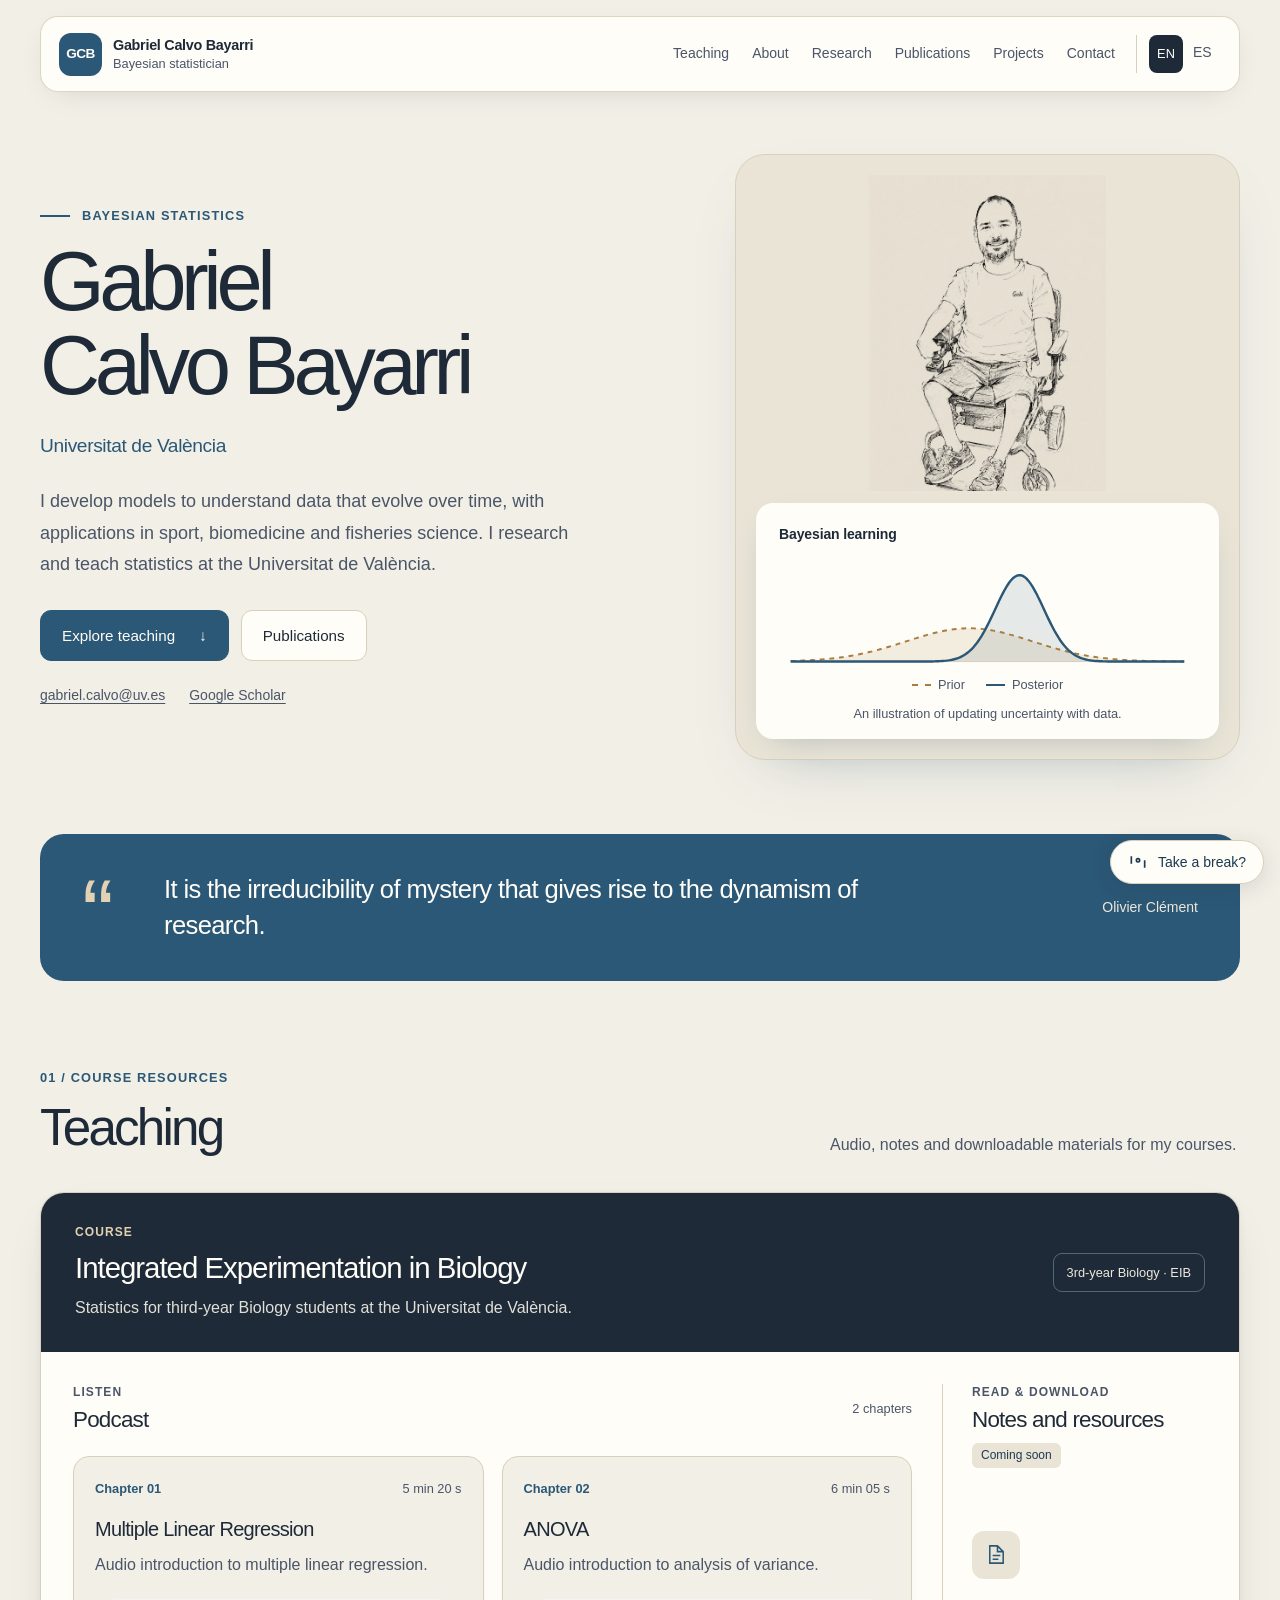
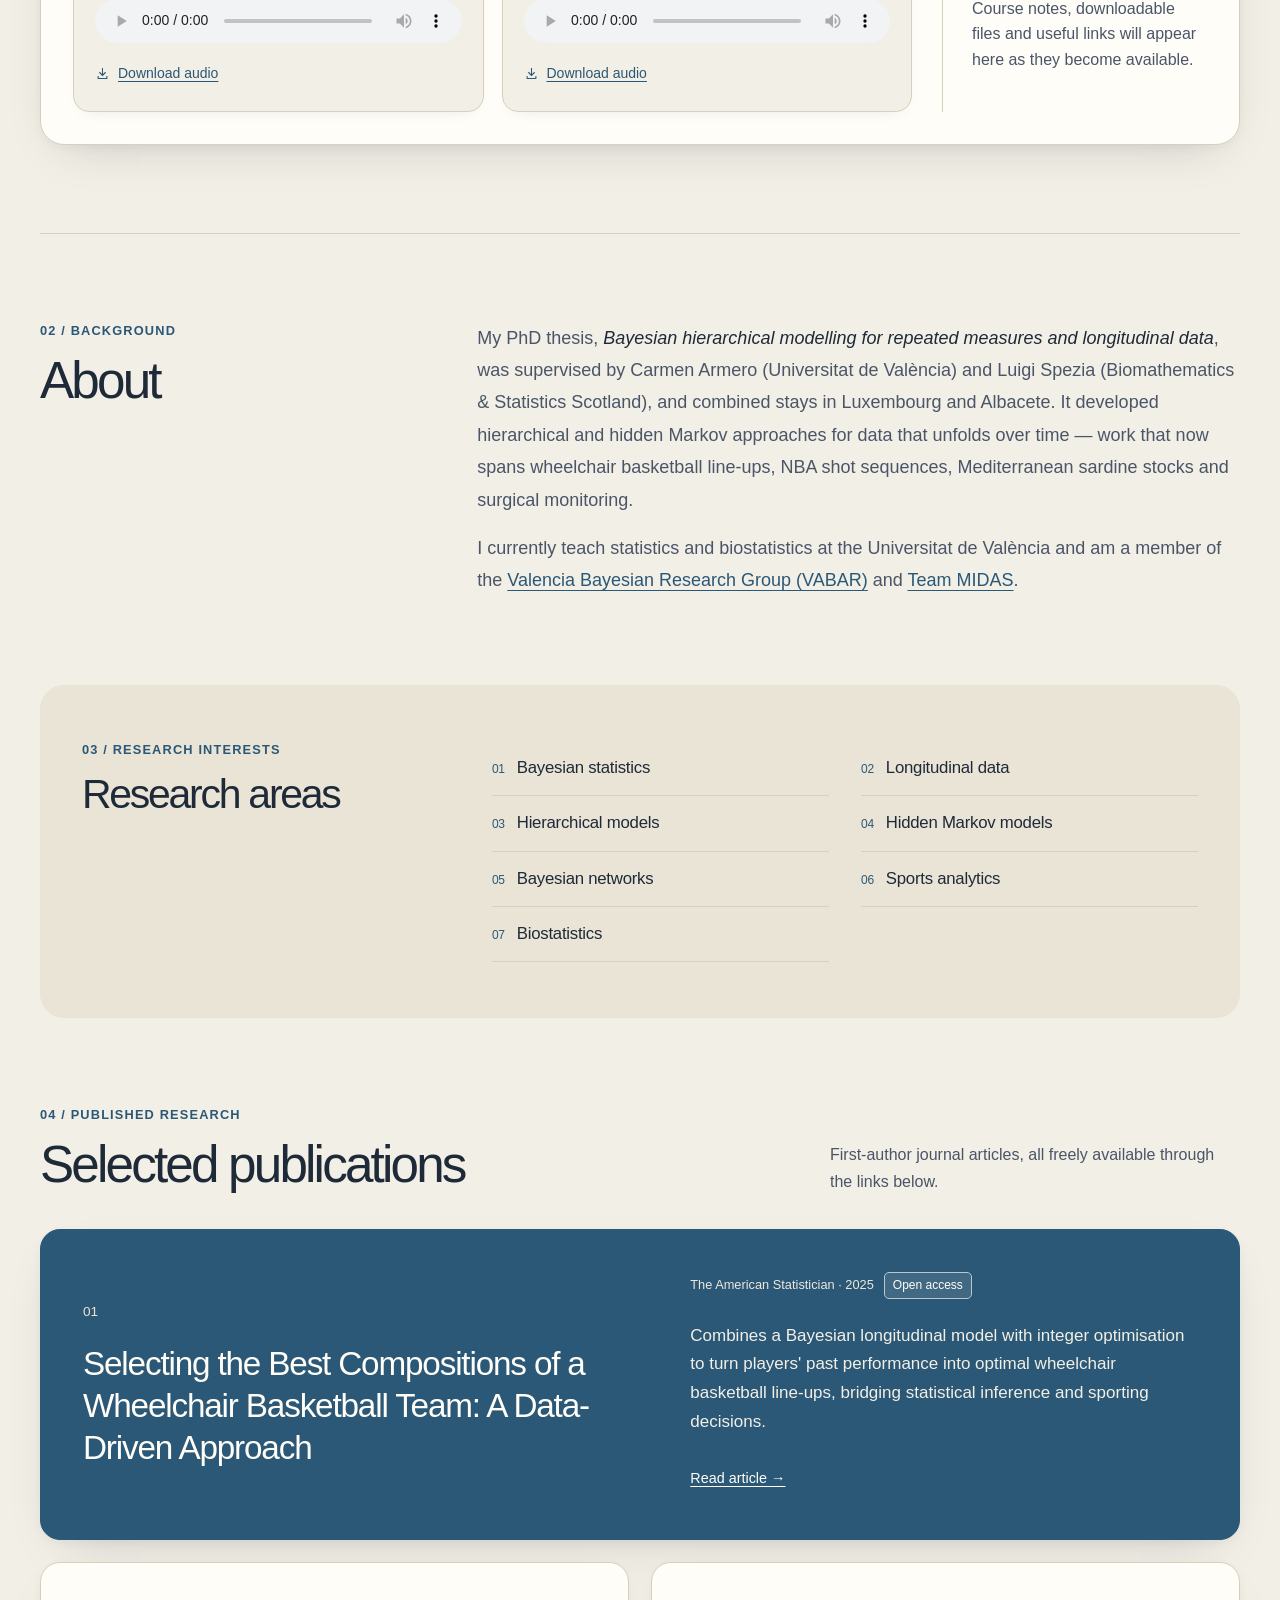
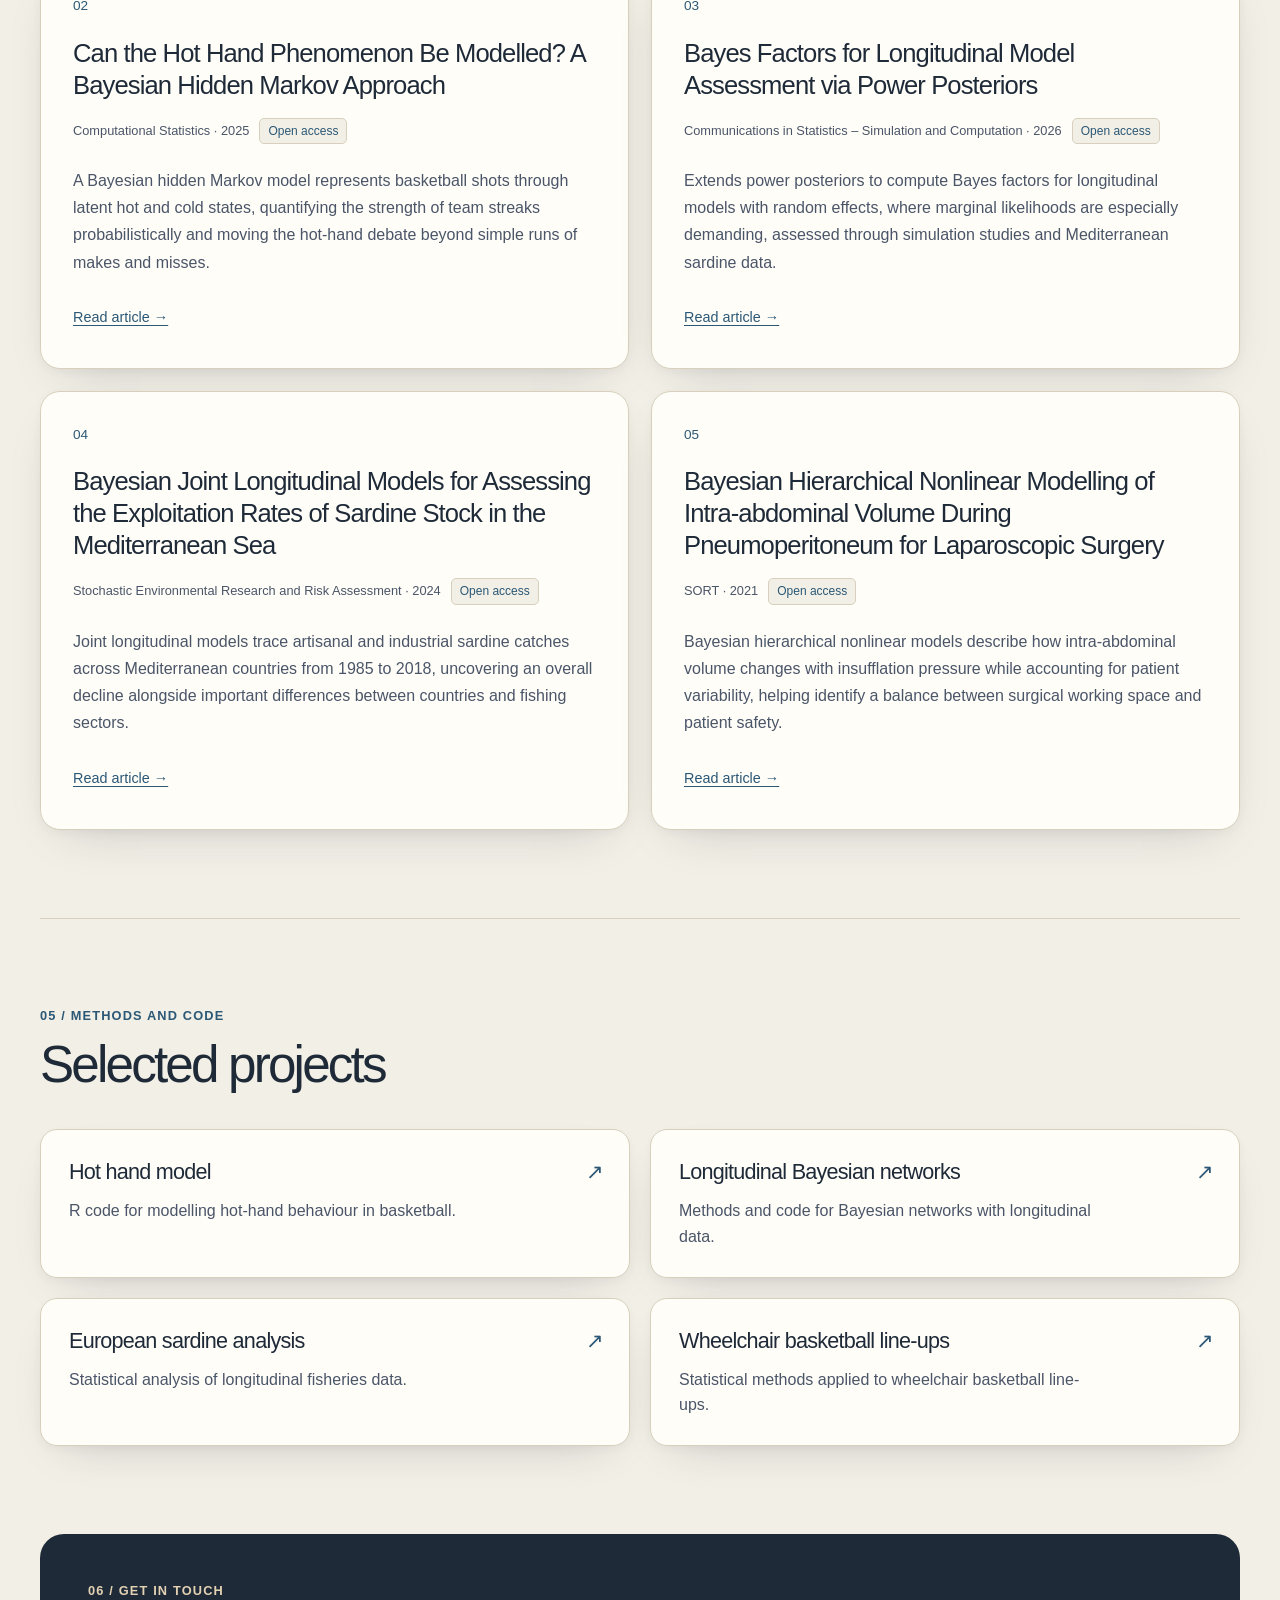
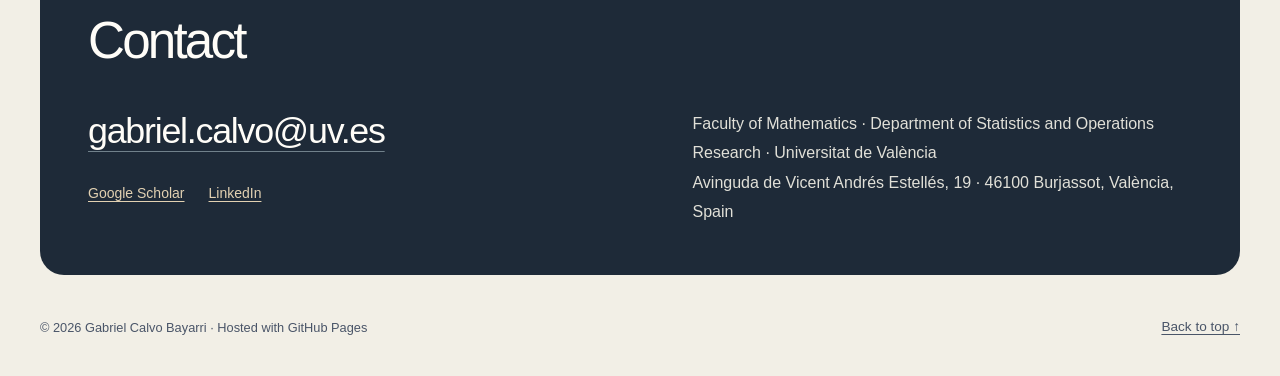
==== index.html @ 0fd3311e "Add bilingual Bayesian Pong with touch and keyboard controls Optional game dialog, first to five, tw" ====
<!DOCTYPE html>
<html lang="en">
<head>
<meta charset="UTF-8">
<meta name="viewport" content="width=device-width, initial-scale=1.0">
<meta name="description" content="Gabriel Calvo Bayarri — statistician working on Bayesian hierarchical and longitudinal models at the Universitat de València; member of VABAR and Team MIDAS.">
<title>Gabriel Calvo Bayarri | Statistics</title>
<link rel="alternate" hreflang="en" href="https://gcalvobayarri.github.io/">
<link rel="alternate" hreflang="es" href="https://gcalvobayarri.github.io/es/">
<link rel="alternate" hreflang="x-default" href="https://gcalvobayarri.github.io/">
<meta name="theme-color" content="#2b5876">
<link rel="stylesheet" href="/assets/site.css?v=20260910-warm">
<script src="/assets/site.js?v=20260910" defer></script>
<link rel="stylesheet" href="/assets/pong.css?v=1">
<script type="module" src="/assets/pong.mjs?v=1"></script>
</head>
<body>
<a class="skip-link" href="#main-content">Skip to content</a>
<header class="site-header">
  <div class="container">
    <nav aria-label="Main navigation">
      <a class="brand" href="#top" aria-label="Gabriel Calvo Bayarri — home">
        <span class="brand-mark" aria-hidden="true">GCB</span>
        <span class="brand-copy">
          <span class="brand-name">Gabriel Calvo Bayarri</span>
          <span class="brand-role">Bayesian statistician</span>
        </span>
      </a>
      <button class="menu-toggle" type="button" aria-expanded="false" aria-controls="primary-navigation" aria-label="Open menu" data-open-label="Open menu" data-close-label="Close menu">
        <span aria-hidden="true"></span>
        <span aria-hidden="true"></span>
        <span aria-hidden="true"></span>
      </button>
      <ul class="nav-links" id="primary-navigation">
        <li><a href="#teaching">Teaching</a></li>
        <li><a href="#about">About</a></li>
        <li><a href="#research">Research</a></li>
        <li><a href="#publications">Publications</a></li>
        <li><a href="#projects">Projects</a></li>
        <li><a href="#contact">Contact</a></li>
        <li class="language-switcher" aria-label="Language">
          <span aria-current="page">EN</span>
          <span aria-hidden="true">|</span>
          <a href="/es/" lang="es" hreflang="es">ES</a>
        </li>
      </ul>
    </nav>
  </div>
</header>
<div id="top" class="container">
<section class="hero" aria-labelledby="page-title">
    <div class="hero-copy">
      <p class="eyebrow">Bayesian statistics</p>
      <h1 id="page-title"><span>Gabriel</span> <span>Calvo Bayarri</span></h1>
      <p class="subtitle">Universitat de València</p>
      <p class="introduction">I develop models to understand data that evolve over time, with applications in sport, biomedicine and fisheries science. I research and teach statistics at the Universitat de València.</p>
      <div class="buttons">
        <a class="button" href="#teaching">Explore teaching<span aria-hidden="true">↓</span></a>
        <a class="button secondary" href="#publications">Publications</a>
      </div>
      <div class="hero-links">
        <a href="mailto:gabriel.calvo@uv.es">gabriel.calvo@uv.es</a>
        <a href="https://scholar.google.com/citations?user=3RSI4sgAAAAJ&amp;hl=en" target="_blank" rel="noopener noreferrer">Google Scholar</a>
      </div>
    </div>
    <div class="hero-media">
      <div class="profile-portrait"><img src="/ilustracion_perfil.jpeg" alt="Illustration of Gabriel Calvo Bayarri" width="1086" height="1448" fetchpriority="high" decoding="async"></div>
      <figure class="signature">
      <div class="signature-heading"><strong>Bayesian learning</strong></div>
      <svg viewBox="0 0 430 122" role="img" aria-labelledby="bayes-title-en bayes-desc-en" xmlns="http://www.w3.org/2000/svg">
        <title id="bayes-title-en">Prior · Posterior</title>
        <desc id="bayes-desc-en">Illustrative densities on a common scale: a broad dashed prior and a more concentrated posterior in blue.</desc>
        <path class="prior-fill" d="M12.00,111.37 L14.03,111.31 L16.06,111.25 L18.09,111.18 L20.12,111.11 L22.15,111.03 L24.18,110.95 L26.21,110.86 L28.24,110.76 L30.27,110.66 L32.30,110.55 L34.33,110.43 L36.36,110.31 L38.39,110.18 L40.42,110.03 L42.45,109.88 L44.48,109.72 L46.51,109.55 L48.54,109.37 L50.57,109.18 L52.60,108.98 L54.63,108.77 L56.66,108.54 L58.69,108.30 L60.72,108.06 L62.75,107.79 L64.78,107.52 L66.81,107.23 L68.84,106.93 L70.87,106.61 L72.90,106.28 L74.93,105.94 L76.96,105.58 L78.99,105.21 L81.02,104.82 L83.05,104.41 L85.08,104.00 L87.11,103.56 L89.14,103.11 L91.17,102.65 L93.20,102.18 L95.23,101.68 L97.26,101.18 L99.29,100.66 L101.32,100.13 L103.35,99.58 L105.38,99.02 L107.41,98.46 L109.44,97.87 L111.47,97.28 L113.50,96.68 L115.53,96.07 L117.56,95.45 L119.59,94.83 L121.62,94.19 L123.65,93.55 L125.68,92.91 L127.71,92.27 L129.74,91.62 L131.77,90.97 L133.80,90.32 L135.83,89.68 L137.86,89.03 L139.89,88.39 L141.92,87.76 L143.95,87.13 L145.98,86.52 L148.01,85.91 L150.04,85.31 L152.07,84.73 L154.10,84.16 L156.13,83.61 L158.16,83.07 L160.19,82.55 L162.22,82.05 L164.25,81.58 L166.28,81.12 L168.31,80.69 L170.34,80.28 L172.37,79.90 L174.40,79.55 L176.43,79.22 L178.46,78.93 L180.49,78.66 L182.52,78.42 L184.55,78.22 L186.58,78.04 L188.61,77.90 L190.64,77.79 L192.67,77.72 L194.70,77.68 L196.73,77.67 L198.76,77.69 L200.79,77.75 L202.82,77.84 L204.85,77.96 L206.88,78.11 L208.91,78.30 L210.94,78.52 L212.97,78.77 L215.00,79.05 L217.03,79.36 L219.06,79.70 L221.09,80.06 L223.12,80.45 L225.15,80.87 L227.18,81.31 L229.21,81.77 L231.24,82.26 L233.27,82.77 L235.30,83.29 L237.33,83.84 L239.36,84.40 L241.39,84.97 L243.42,85.56 L245.45,86.16 L247.48,86.77 L249.51,87.40 L251.54,88.03 L253.57,88.66 L255.60,89.30 L257.63,89.95 L259.66,90.59 L261.69,91.24 L263.72,91.89 L265.75,92.54 L267.78,93.18 L269.81,93.82 L271.84,94.46 L273.87,95.09 L275.90,95.71 L277.93,96.33 L279.96,96.94 L281.99,97.53 L284.02,98.12 L286.05,98.70 L288.08,99.26 L290.11,99.81 L292.14,100.35 L294.17,100.88 L296.20,101.39 L298.23,101.89 L300.26,102.38 L302.29,102.85 L304.32,103.31 L306.35,103.75 L308.38,104.17 L310.41,104.59 L312.44,104.98 L314.47,105.36 L316.50,105.73 L318.53,106.08 L320.56,106.42 L322.59,106.75 L324.62,107.06 L326.65,107.35 L328.68,107.64 L330.71,107.91 L332.74,108.16 L334.77,108.41 L336.80,108.64 L338.83,108.86 L340.86,109.07 L342.89,109.26 L344.92,109.45 L346.95,109.63 L348.98,109.79 L351.01,109.95 L353.04,110.10 L355.07,110.23 L357.10,110.36 L359.13,110.49 L361.16,110.60 L363.19,110.71 L365.22,110.81 L367.25,110.90 L369.28,110.99 L371.31,111.07 L373.34,111.14 L375.37,111.21 L377.40,111.28 L379.43,111.34 L381.46,111.39 L383.49,111.44 L385.52,111.49 L387.55,111.54 L389.58,111.58 L391.61,111.61 L393.64,111.65 L395.67,111.68 L397.70,111.71 L399.73,111.74 L401.76,111.76 L403.79,111.78 L405.82,111.80 L407.85,111.82 L409.88,111.84 L411.91,111.86 L413.94,111.87 L415.97,111.88 L418.00,111.89 L418,112 L12,112 Z"/>
        <path class="posterior-fill" d="M12.00,112.00 L14.03,112.00 L16.06,112.00 L18.09,112.00 L20.12,112.00 L22.15,112.00 L24.18,112.00 L26.21,112.00 L28.24,112.00 L30.27,112.00 L32.30,112.00 L34.33,112.00 L36.36,112.00 L38.39,112.00 L40.42,112.00 L42.45,112.00 L44.48,112.00 L46.51,112.00 L48.54,112.00 L50.57,112.00 L52.60,112.00 L54.63,112.00 L56.66,112.00 L58.69,112.00 L60.72,112.00 L62.75,112.00 L64.78,112.00 L66.81,112.00 L68.84,112.00 L70.87,112.00 L72.90,112.00 L74.93,112.00 L76.96,112.00 L78.99,112.00 L81.02,112.00 L83.05,112.00 L85.08,112.00 L87.11,112.00 L89.14,112.00 L91.17,112.00 L93.20,112.00 L95.23,112.00 L97.26,112.00 L99.29,112.00 L101.32,112.00 L103.35,112.00 L105.38,112.00 L107.41,112.00 L109.44,112.00 L111.47,112.00 L113.50,112.00 L115.53,112.00 L117.56,112.00 L119.59,112.00 L121.62,112.00 L123.65,112.00 L125.68,112.00 L127.71,112.00 L129.74,112.00 L131.77,112.00 L133.80,112.00 L135.83,112.00 L137.86,111.99 L139.89,111.99 L141.92,111.99 L143.95,111.98 L145.98,111.98 L148.01,111.97 L150.04,111.96 L152.07,111.94 L154.10,111.92 L156.13,111.89 L158.16,111.85 L160.19,111.81 L162.22,111.74 L164.25,111.66 L166.28,111.56 L168.31,111.43 L170.34,111.27 L172.37,111.06 L174.40,110.80 L176.43,110.49 L178.46,110.10 L180.49,109.63 L182.52,109.06 L184.55,108.39 L186.58,107.58 L188.61,106.63 L190.64,105.52 L192.67,104.22 L194.70,102.73 L196.73,101.03 L198.76,99.10 L200.79,96.92 L202.82,94.50 L204.85,91.81 L206.88,88.87 L208.91,85.67 L210.94,82.23 L212.97,78.55 L215.00,74.66 L217.03,70.60 L219.06,66.39 L221.09,62.08 L223.12,57.71 L225.15,53.35 L227.18,49.06 L229.21,44.89 L231.24,40.90 L233.27,37.18 L235.30,33.77 L237.33,30.74 L239.36,28.14 L241.39,26.02 L243.42,24.42 L245.45,23.38 L247.48,22.90 L249.51,23.01 L251.54,23.70 L253.57,24.95 L255.60,26.74 L257.63,29.04 L259.66,31.81 L261.69,34.98 L263.72,38.52 L265.75,42.35 L267.78,46.40 L269.81,50.63 L271.84,54.96 L273.87,59.32 L275.90,63.67 L277.93,67.95 L279.96,72.11 L281.99,76.12 L284.02,79.93 L286.05,83.52 L288.08,86.88 L290.11,89.99 L292.14,92.83 L294.17,95.42 L296.20,97.75 L298.23,99.84 L300.26,101.68 L302.29,103.30 L304.32,104.72 L306.35,105.95 L308.38,107.00 L310.41,107.89 L312.44,108.65 L314.47,109.29 L316.50,109.82 L318.53,110.25 L320.56,110.61 L322.59,110.90 L324.62,111.14 L326.65,111.33 L328.68,111.48 L330.71,111.60 L332.74,111.70 L334.77,111.77 L336.80,111.83 L338.83,111.87 L340.86,111.90 L342.89,111.93 L344.92,111.95 L346.95,111.96 L348.98,111.97 L351.01,111.98 L353.04,111.99 L355.07,111.99 L357.10,111.99 L359.13,111.99 L361.16,112.00 L363.19,112.00 L365.22,112.00 L367.25,112.00 L369.28,112.00 L371.31,112.00 L373.34,112.00 L375.37,112.00 L377.40,112.00 L379.43,112.00 L381.46,112.00 L383.49,112.00 L385.52,112.00 L387.55,112.00 L389.58,112.00 L391.61,112.00 L393.64,112.00 L395.67,112.00 L397.70,112.00 L399.73,112.00 L401.76,112.00 L403.79,112.00 L405.82,112.00 L407.85,112.00 L409.88,112.00 L411.91,112.00 L413.94,112.00 L415.97,112.00 L418.00,112.00 L418,112 L12,112 Z"/>
        <line class="chart-baseline" x1="12" y1="112" x2="418" y2="112"/>
        <path class="prior-curve" d="M12.00,111.37 L14.03,111.31 L16.06,111.25 L18.09,111.18 L20.12,111.11 L22.15,111.03 L24.18,110.95 L26.21,110.86 L28.24,110.76 L30.27,110.66 L32.30,110.55 L34.33,110.43 L36.36,110.31 L38.39,110.18 L40.42,110.03 L42.45,109.88 L44.48,109.72 L46.51,109.55 L48.54,109.37 L50.57,109.18 L52.60,108.98 L54.63,108.77 L56.66,108.54 L58.69,108.30 L60.72,108.06 L62.75,107.79 L64.78,107.52 L66.81,107.23 L68.84,106.93 L70.87,106.61 L72.90,106.28 L74.93,105.94 L76.96,105.58 L78.99,105.21 L81.02,104.82 L83.05,104.41 L85.08,104.00 L87.11,103.56 L89.14,103.11 L91.17,102.65 L93.20,102.18 L95.23,101.68 L97.26,101.18 L99.29,100.66 L101.32,100.13 L103.35,99.58 L105.38,99.02 L107.41,98.46 L109.44,97.87 L111.47,97.28 L113.50,96.68 L115.53,96.07 L117.56,95.45 L119.59,94.83 L121.62,94.19 L123.65,93.55 L125.68,92.91 L127.71,92.27 L129.74,91.62 L131.77,90.97 L133.80,90.32 L135.83,89.68 L137.86,89.03 L139.89,88.39 L141.92,87.76 L143.95,87.13 L145.98,86.52 L148.01,85.91 L150.04,85.31 L152.07,84.73 L154.10,84.16 L156.13,83.61 L158.16,83.07 L160.19,82.55 L162.22,82.05 L164.25,81.58 L166.28,81.12 L168.31,80.69 L170.34,80.28 L172.37,79.90 L174.40,79.55 L176.43,79.22 L178.46,78.93 L180.49,78.66 L182.52,78.42 L184.55,78.22 L186.58,78.04 L188.61,77.90 L190.64,77.79 L192.67,77.72 L194.70,77.68 L196.73,77.67 L198.76,77.69 L200.79,77.75 L202.82,77.84 L204.85,77.96 L206.88,78.11 L208.91,78.30 L210.94,78.52 L212.97,78.77 L215.00,79.05 L217.03,79.36 L219.06,79.70 L221.09,80.06 L223.12,80.45 L225.15,80.87 L227.18,81.31 L229.21,81.77 L231.24,82.26 L233.27,82.77 L235.30,83.29 L237.33,83.84 L239.36,84.40 L241.39,84.97 L243.42,85.56 L245.45,86.16 L247.48,86.77 L249.51,87.40 L251.54,88.03 L253.57,88.66 L255.60,89.30 L257.63,89.95 L259.66,90.59 L261.69,91.24 L263.72,91.89 L265.75,92.54 L267.78,93.18 L269.81,93.82 L271.84,94.46 L273.87,95.09 L275.90,95.71 L277.93,96.33 L279.96,96.94 L281.99,97.53 L284.02,98.12 L286.05,98.70 L288.08,99.26 L290.11,99.81 L292.14,100.35 L294.17,100.88 L296.20,101.39 L298.23,101.89 L300.26,102.38 L302.29,102.85 L304.32,103.31 L306.35,103.75 L308.38,104.17 L310.41,104.59 L312.44,104.98 L314.47,105.36 L316.50,105.73 L318.53,106.08 L320.56,106.42 L322.59,106.75 L324.62,107.06 L326.65,107.35 L328.68,107.64 L330.71,107.91 L332.74,108.16 L334.77,108.41 L336.80,108.64 L338.83,108.86 L340.86,109.07 L342.89,109.26 L344.92,109.45 L346.95,109.63 L348.98,109.79 L351.01,109.95 L353.04,110.10 L355.07,110.23 L357.10,110.36 L359.13,110.49 L361.16,110.60 L363.19,110.71 L365.22,110.81 L367.25,110.90 L369.28,110.99 L371.31,111.07 L373.34,111.14 L375.37,111.21 L377.40,111.28 L379.43,111.34 L381.46,111.39 L383.49,111.44 L385.52,111.49 L387.55,111.54 L389.58,111.58 L391.61,111.61 L393.64,111.65 L395.67,111.68 L397.70,111.71 L399.73,111.74 L401.76,111.76 L403.79,111.78 L405.82,111.80 L407.85,111.82 L409.88,111.84 L411.91,111.86 L413.94,111.87 L415.97,111.88 L418.00,111.89"/>
        <path class="posterior-curve" d="M12.00,112.00 L14.03,112.00 L16.06,112.00 L18.09,112.00 L20.12,112.00 L22.15,112.00 L24.18,112.00 L26.21,112.00 L28.24,112.00 L30.27,112.00 L32.30,112.00 L34.33,112.00 L36.36,112.00 L38.39,112.00 L40.42,112.00 L42.45,112.00 L44.48,112.00 L46.51,112.00 L48.54,112.00 L50.57,112.00 L52.60,112.00 L54.63,112.00 L56.66,112.00 L58.69,112.00 L60.72,112.00 L62.75,112.00 L64.78,112.00 L66.81,112.00 L68.84,112.00 L70.87,112.00 L72.90,112.00 L74.93,112.00 L76.96,112.00 L78.99,112.00 L81.02,112.00 L83.05,112.00 L85.08,112.00 L87.11,112.00 L89.14,112.00 L91.17,112.00 L93.20,112.00 L95.23,112.00 L97.26,112.00 L99.29,112.00 L101.32,112.00 L103.35,112.00 L105.38,112.00 L107.41,112.00 L109.44,112.00 L111.47,112.00 L113.50,112.00 L115.53,112.00 L117.56,112.00 L119.59,112.00 L121.62,112.00 L123.65,112.00 L125.68,112.00 L127.71,112.00 L129.74,112.00 L131.77,112.00 L133.80,112.00 L135.83,112.00 L137.86,111.99 L139.89,111.99 L141.92,111.99 L143.95,111.98 L145.98,111.98 L148.01,111.97 L150.04,111.96 L152.07,111.94 L154.10,111.92 L156.13,111.89 L158.16,111.85 L160.19,111.81 L162.22,111.74 L164.25,111.66 L166.28,111.56 L168.31,111.43 L170.34,111.27 L172.37,111.06 L174.40,110.80 L176.43,110.49 L178.46,110.10 L180.49,109.63 L182.52,109.06 L184.55,108.39 L186.58,107.58 L188.61,106.63 L190.64,105.52 L192.67,104.22 L194.70,102.73 L196.73,101.03 L198.76,99.10 L200.79,96.92 L202.82,94.50 L204.85,91.81 L206.88,88.87 L208.91,85.67 L210.94,82.23 L212.97,78.55 L215.00,74.66 L217.03,70.60 L219.06,66.39 L221.09,62.08 L223.12,57.71 L225.15,53.35 L227.18,49.06 L229.21,44.89 L231.24,40.90 L233.27,37.18 L235.30,33.77 L237.33,30.74 L239.36,28.14 L241.39,26.02 L243.42,24.42 L245.45,23.38 L247.48,22.90 L249.51,23.01 L251.54,23.70 L253.57,24.95 L255.60,26.74 L257.63,29.04 L259.66,31.81 L261.69,34.98 L263.72,38.52 L265.75,42.35 L267.78,46.40 L269.81,50.63 L271.84,54.96 L273.87,59.32 L275.90,63.67 L277.93,67.95 L279.96,72.11 L281.99,76.12 L284.02,79.93 L286.05,83.52 L288.08,86.88 L290.11,89.99 L292.14,92.83 L294.17,95.42 L296.20,97.75 L298.23,99.84 L300.26,101.68 L302.29,103.30 L304.32,104.72 L306.35,105.95 L308.38,107.00 L310.41,107.89 L312.44,108.65 L314.47,109.29 L316.50,109.82 L318.53,110.25 L320.56,110.61 L322.59,110.90 L324.62,111.14 L326.65,111.33 L328.68,111.48 L330.71,111.60 L332.74,111.70 L334.77,111.77 L336.80,111.83 L338.83,111.87 L340.86,111.90 L342.89,111.93 L344.92,111.95 L346.95,111.96 L348.98,111.97 L351.01,111.98 L353.04,111.99 L355.07,111.99 L357.10,111.99 L359.13,111.99 L361.16,112.00 L363.19,112.00 L365.22,112.00 L367.25,112.00 L369.28,112.00 L371.31,112.00 L373.34,112.00 L375.37,112.00 L377.40,112.00 L379.43,112.00 L381.46,112.00 L383.49,112.00 L385.52,112.00 L387.55,112.00 L389.58,112.00 L391.61,112.00 L393.64,112.00 L395.67,112.00 L397.70,112.00 L399.73,112.00 L401.76,112.00 L403.79,112.00 L405.82,112.00 L407.85,112.00 L409.88,112.00 L411.91,112.00 L413.94,112.00 L415.97,112.00 L418.00,112.00"/>
      </svg>
      <div class="chart-legend"><span class="legend prior">Prior</span><span class="legend">Posterior</span></div>
      <figcaption class="signature-caption">An illustration of updating uncertainty with data.</figcaption>
    </figure>
    </div>
  </section>
<figure class="research-quote">
    <span class="quote-mark" aria-hidden="true">“</span>
    <blockquote>
      <p>It is the irreducibility of mystery that gives rise to the dynamism of research.</p>
    </blockquote>
    <figcaption>Olivier Clément</figcaption>
  </figure>
<main id="main-content">
<section id="teaching" class="teaching-section">
      <div class="section-heading-block">
      <div><p class="section-kicker">01 / Course resources</p><h2>Teaching</h2></div>
      <p class="section-lede">Audio, notes and downloadable materials for my courses.</p>
    </div>

      <article class="course-block">
        <div class="course-heading">
          <div>
            <p class="eyebrow">Course</p>
            <h3>Integrated Experimentation in Biology</h3>
            <p>Statistics for third-year Biology students at the Universitat de València.</p>
          </div>
          <span class="course-badge">3rd-year Biology · EIB</span>
        </div>

        <div class="teaching-layout">
          <div class="teaching-panel" role="region" aria-labelledby="podcast-title-en">
            <div class="panel-heading">
              <div>
                <p class="eyebrow">Listen</p>
                <h4 id="podcast-title-en">Podcast</h4>
              </div>
              <span class="panel-count">2 chapters</span>
            </div>

            <div class="episode-list">
              <article class="episode-card">
                <div class="episode-top">
                  <span class="episode-number">Chapter 01</span>
                  <span class="episode-duration">5 min 20 s</span>
                </div>
                <h5>Multiple Linear Regression</h5>
                <p>Audio introduction to multiple linear regression.</p>
                <audio controls preload="metadata" aria-label="Podcast: Chapter 1, Multiple Linear Regression">
                  <source src="/audio/capitulo_modelo_lineal_en.m4a" type="audio/mp4">
                  Your browser does not support audio playback.
                </audio>
                <div class="episode-footer">
                  <a class="audio-download" href="/audio/capitulo_modelo_lineal_en.m4a" download><svg viewBox="0 0 24 24" fill="none" stroke="currentColor" stroke-width="1.7" aria-hidden="true"><path d="M12 3v12m-5-5 5 5 5-5M5 16v4h14v-4"/></svg>Download audio</a>
                </div>
              </article>

              <article class="episode-card">
                <div class="episode-top">
                  <span class="episode-number">Chapter 02</span>
                  <span class="episode-duration">6 min 05 s</span>
                </div>
                <h5>ANOVA</h5>
                <p>Audio introduction to analysis of variance.</p>
                <audio controls preload="metadata" aria-label="Podcast: Chapter 2, ANOVA">
                  <source src="/audio/capitulo2_anova_en.m4a" type="audio/mp4">
                  Your browser does not support audio playback.
                </audio>
                <div class="episode-footer">
                  <a class="audio-download" href="/audio/capitulo2_anova_en.m4a" download><svg viewBox="0 0 24 24" fill="none" stroke="currentColor" stroke-width="1.7" aria-hidden="true"><path d="M12 3v12m-5-5 5 5 5-5M5 16v4h14v-4"/></svg>Download audio</a>
                </div>
              </article>
            </div>
          </div>

          <div class="teaching-panel materials-panel" role="region" aria-labelledby="materials-title-en">
            <div class="panel-heading">
              <div>
                <p class="eyebrow">Read &amp; download</p>
                <h4 id="materials-title-en">Notes and resources</h4>
              </div>
              <span class="panel-count">Coming soon</span>
            </div>
            <div class="materials-empty">
      <span class="materials-symbol" aria-hidden="true"><svg viewBox="0 0 24 24" fill="none" stroke="currentColor" stroke-width="1.6" aria-hidden="true"><path d="M13 3H5v18h14V9l-6-6Zm0 0v6h6M8 13h8M8 17h6"/></svg></span>
      <p>Course notes, downloadable files and useful links will appear here as they become available.</p>
    </div>
          </div>
        </div>
      </article>
    </section>

<section id="about" class="about-section">
    <div><p class="section-kicker">02 / Background</p><h2>About</h2></div>
    <div class="about-copy"><p>
        My PhD thesis, <em>Bayesian hierarchical modelling for repeated
        measures and longitudinal data</em>, was supervised by Carmen Armero
        (Universitat de València) and Luigi Spezia (Biomathematics &amp;
        Statistics Scotland), and combined stays in Luxembourg and Albacete. It
        developed hierarchical and hidden Markov approaches for data that
        unfolds over time — work that now spans wheelchair basketball
        line-ups, NBA shot sequences, Mediterranean sardine stocks and
        surgical monitoring. </p>
      <p>I currently teach statistics and biostatistics at the Universitat
        de València and am a member of the
        <a href="https://vabar.github.io/members/" target="_blank" rel="noopener noreferrer">Valencia Bayesian Research Group (VABAR)</a>
        and <a href="https://math.uni.lu/midas/people/dp/?gabrielcalvo" target="_blank" rel="noopener noreferrer">Team MIDAS</a>.
      </p></div>
  </section>

<section id="research" class="research-section">
    <div><p class="section-kicker">03 / Research interests</p><h2>Research areas</h2></div>
    <ul class="research-list">
        <li>Bayesian statistics</li>
        <li>Longitudinal data</li>
        <li>Hierarchical models</li>
        <li>Hidden Markov models</li>
        <li>Bayesian networks</li>
        <li>Sports analytics</li>
        <li>Biostatistics</li>
      </ul>
  </section>

<section id="publications">
    <div class="section-heading-block">
      <div><p class="section-kicker">04 / Published research</p><h2>Selected publications</h2></div>
      <p class="section-lede">First-author journal articles, all freely available through the links below.</p>
    </div>
    <div class="publications"><article class="pub-card featured"><div class="featured-heading"><span class="publication-number" aria-hidden="true">01</span><h3>
            <a href="https://www.tandfonline.com/doi/full/10.1080/00031305.2024.2402246" target="_blank" rel="noopener noreferrer">
              Selecting the Best Compositions of a Wheelchair Basketball Team: A Data-Driven Approach
            </a>
          </h3></div><div class="featured-body">
          <p class="publication-meta">
            <span>The American Statistician · 2025</span>
            <span class="open-access-badge">Open access</span>
          </p>
          <p>
            Combines a Bayesian longitudinal model with integer optimisation
            to turn players' past performance into optimal wheelchair
            basketball line-ups, bridging statistical inference and sporting
            decisions.
          </p>
          <a class="publication-link" href="https://www.tandfonline.com/doi/full/10.1080/00031305.2024.2402246" target="_blank" rel="noopener noreferrer">Read article →</a>
        </div></article><article class="pub-card">
<span class="publication-number" aria-hidden="true">02</span>
          <h3>
            <a href="https://link.springer.com/article/10.1007/s00180-024-01560-8" target="_blank" rel="noopener noreferrer">
              Can the Hot Hand Phenomenon Be Modelled? A Bayesian Hidden Markov Approach
            </a>
          </h3>
          <p class="publication-meta">
            <span>Computational Statistics · 2025</span>
            <span class="open-access-badge">Open access</span>
          </p>
          <p>
            A Bayesian hidden Markov model represents basketball shots
            through latent hot and cold states, quantifying the strength of
            team streaks probabilistically and moving the hot-hand debate
            beyond simple runs of makes and misses.
          </p>
          <a class="publication-link" href="https://link.springer.com/article/10.1007/s00180-024-01560-8" target="_blank" rel="noopener noreferrer">Read article →</a>
        </article><article class="pub-card">
<span class="publication-number" aria-hidden="true">03</span>
          <h3>
            <a href="https://www.tandfonline.com/doi/full/10.1080/03610918.2024.2399159" target="_blank" rel="noopener noreferrer">
              Bayes Factors for Longitudinal Model Assessment via Power Posteriors
            </a>
          </h3>
          <p class="publication-meta">
            <span>Communications in Statistics – Simulation and Computation · 2026</span>
            <span class="open-access-badge">Open access</span>
          </p>
          <p>
            Extends power posteriors to compute Bayes factors for
            longitudinal models with random effects, where marginal
            likelihoods are especially demanding, assessed through simulation
            studies and Mediterranean sardine data.
          </p>
          <a class="publication-link" href="https://www.tandfonline.com/doi/full/10.1080/03610918.2024.2399159" target="_blank" rel="noopener noreferrer">Read article →</a>
        </article><article class="pub-card">
<span class="publication-number" aria-hidden="true">04</span>
          <h3>
            <a href="https://link.springer.com/article/10.1007/s00477-023-02649-0" target="_blank" rel="noopener noreferrer">
              Bayesian Joint Longitudinal Models for Assessing the Exploitation Rates of Sardine Stock in the Mediterranean Sea
            </a>
          </h3>
          <p class="publication-meta">
            <span>Stochastic Environmental Research and Risk Assessment · 2024</span>
            <span class="open-access-badge">Open access</span>
          </p>
          <p>
            Joint longitudinal models trace artisanal and industrial sardine
            catches across Mediterranean countries from 1985 to 2018,
            uncovering an overall decline alongside important differences
            between countries and fishing sectors.
          </p>
          <a class="publication-link" href="https://link.springer.com/article/10.1007/s00477-023-02649-0" target="_blank" rel="noopener noreferrer">Read article →</a>
        </article><article class="pub-card">
<span class="publication-number" aria-hidden="true">05</span>
          <h3>
            <a href="https://upcommons.upc.edu/entities/publication/efefdcba-d39e-43cb-ab7d-149e91c5d741" target="_blank" rel="noopener noreferrer">
              Bayesian Hierarchical Nonlinear Modelling of Intra-abdominal Volume During Pneumoperitoneum for Laparoscopic Surgery
            </a>
          </h3>
          <p class="publication-meta">
            <span>SORT · 2021</span>
            <span class="open-access-badge">Open access</span>
          </p>
          <p>
            Bayesian hierarchical nonlinear models describe how
            intra-abdominal volume changes with insufflation pressure while
            accounting for patient variability, helping identify a balance
            between surgical working space and patient safety.
          </p>
          <a class="publication-link" href="https://upcommons.upc.edu/entities/publication/efefdcba-d39e-43cb-ab7d-149e91c5d741" target="_blank" rel="noopener noreferrer">Read article →</a>
        </article></div>
  </section>

<section id="projects" class="projects-section">
      <div class="section-heading-block"><div><p class="section-kicker">05 / Methods and code</p><h2>Selected projects</h2></div></div>
      <div class="projects">
        <article class="card">
          <h3><a href="https://github.com/gcalvobayarri/hot_hand_model">Hot hand model</a></h3>
          <p>R code for modelling hot-hand behaviour in basketball.</p>
        </article>
        <article class="card">
          <h3><a href="https://github.com/gcalvobayarri/Longitudinal_BNs">Longitudinal Bayesian networks</a></h3>
          <p>Methods and code for Bayesian networks with longitudinal data.</p>
        </article>
        <article class="card">
          <h3><a href="https://github.com/gcalvobayarri/European_sardine_analysis">European sardine analysis</a></h3>
          <p>Statistical analysis of longitudinal fisheries data.</p>
        </article>
        <article class="card">
          <h3><a href="https://github.com/gcalvobayarri/Wheelchair_basketball_lineups">Wheelchair basketball line-ups</a></h3>
          <p>Statistical methods applied to wheelchair basketball line-ups.</p>
        </article>
      </div>
    </section>

<section id="contact" class="contact-section">
    <p class="section-kicker">06 / Get in touch</p><h2>Contact</h2>
    <div class="contact-layout">
      <div><a class="contact-email" href="mailto:gabriel.calvo@uv.es">gabriel.calvo@uv.es</a><div class="contact-links">
        <a href="https://scholar.google.com/citations?user=3RSI4sgAAAAJ&hl=en" target="_blank" rel="noopener noreferrer">Google Scholar</a>
        <a href="https://www.linkedin.com/in/gabriel-calvo-bayarri-797377b9/" target="_blank" rel="noopener noreferrer">LinkedIn</a>
      </div></div>
      <p class="contact-address">Faculty of Mathematics · Department of Statistics and Operations Research · Universitat de València<br>
          Avinguda de Vicent Andrés Estellés, 19 · 46100 Burjassot, València, Spain</p>
    </div>
  </section>
</main>
</div>
<footer>
  <div class="container">
    <p>© 2026 Gabriel Calvo Bayarri · Hosted with GitHub Pages</p>
    <a href="#top">Back to top ↑</a>
  </div>
</footer>
</body>
</html>
---- assets/site.css ----
/* Shared visual system for the English and Spanish pages. */
:root {
  color-scheme: light;
  --ink: #1e2a38;
  --muted: #4a5568;
  --blue: #2b5876;
  --blue-dark: #1c3a52;
  --blue-light: #e9e4d6;
  --line: #d8d0bd;
  --paper: #f2efe6;
  --white: #fffdf8;
  --radius: 24px;
  --shadow: 0 18px 48px -26px rgba(30, 42, 56, .27), 0 3px 10px rgba(30, 42, 56, .035);
  --max: 1240px;
  font-family: "Helvetica Neue", Helvetica, Arial, sans-serif;
  font-size: 100%;
  font-synthesis: none;
}
* { box-sizing: border-box; }
html { scroll-behavior: smooth; scroll-padding-top: 120px; }
body { margin: 0; background: var(--paper); color: var(--ink); line-height: 1.65; -webkit-font-smoothing: antialiased; }
.js body { padding-top: 110px; }
a { color: var(--blue); text-decoration-thickness: 1px; text-underline-offset: .22em; }
a:hover { color: var(--blue-dark); }
button, input, audio { font: inherit; }
button, a { -webkit-tap-highlight-color: transparent; }
a:focus-visible, button:focus-visible, audio:focus-visible { outline: 3px solid #956727; outline-offset: 5px; border-radius: 5px; }
img, svg { display: block; max-width: 100%; }
figure, blockquote { margin: 0; }
h1, h2, h3, h4, h5, p { margin-top: 0; }
h1, h2, h3, h4, h5 { line-height: 1.15; font-weight: 500; }
h2 { font-size: clamp(2.4rem, 4vw, 3.65rem); letter-spacing: -.055em; margin-bottom: 0; }
h3 { font-size: 1.6rem; letter-spacing: -.035em; }
p { margin-bottom: 1rem; }
.container { width: min(var(--max), calc(100% - 80px)); margin-inline: auto; }
.skip-link { position: fixed; top: 8px; left: 20px; transform: translateY(-160%); padding: 12px 20px; border-radius: 10px; background: var(--ink); color: var(--white); z-index: 100; }
.skip-link:focus { transform: none; color: var(--white); }
.site-header { position: sticky; top: 16px; z-index: 50; margin: 16px 0 0; }
.js .site-header { position: fixed; top: 16px; inset-inline: 0; margin: 0; }
.site-header nav { position: relative; display: flex; align-items: center; justify-content: space-between; gap: 20px; min-height: 76px; padding: 13px 18px; border: 1px solid rgba(216, 208, 189, .88); border-radius: 18px; background: rgba(255, 253, 248, .95); box-shadow: 0 8px 32px -17px rgba(30, 42, 56, .25); backdrop-filter: blur(18px); -webkit-backdrop-filter: blur(18px); }
.brand { display: inline-flex; align-items: center; flex-shrink: 0; gap: 11px; color: var(--ink); text-decoration: none; }
.brand:hover { color: var(--blue); }
.brand-mark { display: grid; place-items: center; width: 43px; height: 43px; background: var(--blue); color: var(--white); border-radius: 12px; font-size: .85rem; font-weight: 600; letter-spacing: -.04em; }
.brand-copy { display: flex; flex-direction: column; line-height: 1.4; }
.brand-name { font-size: .9rem; font-weight: 600; letter-spacing: -.02em; }
.brand-role { color: var(--muted); font-size: .8rem; }
.nav-links { display: flex; align-items: center; gap: 3px; list-style: none; margin: 0; padding: 0; }
.nav-links > li > a { display: block; padding: 9px 10px; color: var(--muted); font-size: .875rem; text-decoration: none; border-radius: 9px; transition: color .2s, background .2s; }
.nav-links > li > a:hover, .nav-links > li > a[aria-current="location"] { color: var(--blue); background: var(--blue-light); }
.nav-links .language-switcher { display: flex; align-items: center; gap: 4px; border-left: 1px solid var(--line); margin-left: 8px; padding-left: 12px; font-size: .8rem; }
.language-switcher > span[aria-hidden] { display: none; }
.language-switcher a, .language-switcher > span[aria-current] { display: inline-flex; align-items: center; justify-content: center; min-width: 34px; min-height: 38px; padding: 6px !important; }
.language-switcher > span[aria-current] { background: var(--ink); color: var(--white); border-radius: 8px; }
.menu-toggle { display: none; width: 44px; height: 44px; align-items: center; justify-content: center; flex-direction: column; gap: 5px; padding: 10px; border: 1px solid var(--line); border-radius: 10px; background: var(--white); color: var(--ink); cursor: pointer; }
.menu-toggle span { width: 20px; height: 2px; background: currentColor; transition: transform .2s, opacity .2s; }
.menu-toggle[aria-expanded="true"] span:nth-child(1) { transform: translateY(7px) rotate(45deg); }
.menu-toggle[aria-expanded="true"] span:nth-child(2) { opacity: 0; }
.menu-toggle[aria-expanded="true"] span:nth-child(3) { transform: translateY(-7px) rotate(-45deg); }
.hero { display: grid; grid-template-columns: 1.25fr 1fr; align-items: center; gap: clamp(36px, 5vw, 76px); padding: 44px 0 74px; }
.hero-copy { min-width: 0; }
.eyebrow, .section-kicker { margin-bottom: 15px; color: var(--blue); font-size: .8rem; font-weight: 600; line-height: 1.4; letter-spacing: .09em; text-transform: uppercase; }
.hero .eyebrow { display: flex; align-items: center; gap: 12px; }
.hero .eyebrow::before { content: ""; width: 30px; height: 2px; background: var(--blue); }
h1 { margin: 0 0 22px; font-size: clamp(3.3rem, 6.5vw, 6rem); font-weight: 500; letter-spacing: -.065em; line-height: 1.01; }
h1 > span { display: block; }
.subtitle { margin-bottom: 25px; color: var(--blue); font-size: 1.2rem; letter-spacing: -.02em; }
.introduction { max-width: 535px; margin-bottom: 0; color: var(--muted); font-size: 1.125rem; line-height: 1.75; }
.buttons { display: flex; flex-wrap: wrap; gap: 12px; margin-top: 29px; }
.button { display: inline-flex; align-items: center; justify-content: center; gap: 24px; min-height: 50px; padding: 12px 21px; border: 1px solid var(--blue); border-radius: 11px; background: var(--blue); color: var(--white); font-size: .95rem; font-weight: 500; text-decoration: none; transition: transform .2s, box-shadow .2s, background .2s; }
.button:hover { color: var(--white); background: var(--blue-dark); box-shadow: 0 7px 20px -9px var(--blue); transform: translateY(-2px); }
.button.secondary { border-color: var(--line); background: var(--white); color: var(--ink); }
.button.secondary:hover { color: var(--blue); background: var(--blue-light); box-shadow: var(--shadow); }
.hero-links { display: flex; flex-wrap: wrap; gap: 10px 24px; margin-top: 23px; font-size: .875rem; }
.hero-links a { color: var(--muted); }
.hero-links a:hover { color: var(--blue); }
.hero-media { position: relative; min-width: 0; padding: 20px; background: #e9e4d6; border: 1px solid #d8d0bd; border-radius: 30px; box-shadow: 0 24px 60px -35px rgba(43, 88, 118, .35); }
.profile-portrait { display: flex; align-items: center; justify-content: center; height: 316px; overflow: hidden; }
.profile-portrait img { display: block; width: auto; height: 100%; max-width: 100%; object-fit: contain; mix-blend-mode: multiply; }
.signature { position: relative; margin-top: 12px; padding: 19px 22px 14px; border: 1px solid rgba(255, 253, 248, .8); border-radius: 17px; background: var(--white); box-shadow: 0 12px 32px -18px rgba(43, 88, 118, .38); }
.signature-heading { display: flex; align-items: center; justify-content: space-between; gap: 10px; margin-bottom: 7px; }
.signature-heading strong { font-size: .875rem; font-weight: 600; letter-spacing: -.01em; }
.signature svg { width: 100%; height: auto; }
.chart-baseline { stroke: #d8d0bd; stroke-width: 1; }
.prior-fill { fill: #d8c5a6; fill-opacity: .3; }
.prior-curve { fill: none; stroke: #a97d3f; stroke-width: 2; stroke-dasharray: 5 5; }
.posterior-fill { fill: var(--blue); fill-opacity: .12; }
.posterior-curve { fill: none; stroke: var(--blue); stroke-width: 2.5; }
.chart-legend { display: flex; justify-content: center; flex-wrap: wrap; gap: 9px 21px; margin-top: 3px; font-size: .8rem; color: var(--muted); }
.legend { display: inline-flex; align-items: center; gap: 7px; }
.legend::before { content: ""; display: inline-block; width: 19px; border-top: 2px solid var(--blue); }
.legend.prior::before { border-color: #a97d3f; border-top-style: dashed; }
.signature-caption { margin-top: 10px; color: var(--muted); font-size: .8rem; line-height: 1.45; text-align: center; }
.research-quote { display: grid; grid-template-columns: 60px 1fr auto; align-items: center; gap: 22px; padding: 34px 42px; border-radius: var(--radius); background: var(--blue); color: var(--white); }
.quote-mark { color: #e2d1b2; font-size: 6rem; line-height: .7; align-self: start; margin-top: 12px; }
.research-quote blockquote p { max-width: 800px; margin: 0; font-size: clamp(1.35rem, 2vw, 1.8rem); line-height: 1.4; letter-spacing: -.025em; }
.research-quote figcaption { margin-left: 14px; color: #ede8dc; font-size: .875rem; white-space: nowrap; }
main > section { padding-block: 88px; }
.section-heading-block { display: grid; grid-template-columns: 1fr minmax(260px, 410px); gap: 24px 60px; align-items: end; margin-bottom: 34px; }
.section-heading-block .section-lede { margin: 0; color: var(--muted); font-size: 1rem; line-height: 1.65; }
.section-kicker { margin-bottom: 12px; }
.course-block { border: 1px solid var(--line); border-radius: var(--radius); background: var(--white); box-shadow: var(--shadow); overflow: hidden; }
.course-heading { display: flex; align-items: center; justify-content: space-between; gap: 35px; padding: 31px 34px; background: var(--ink); color: var(--white); }
.course-heading > div { max-width: 780px; }
.course-heading .eyebrow { color: #e2d1b2; font-size: .75rem; margin-bottom: 10px; }
.course-heading h3 { font-size: clamp(1.5rem, 2.3vw, 2rem); margin-bottom: 10px; color: var(--white); }
.course-heading p:last-child { color: #e1e0d8; font-size: 1rem; margin: 0; }
.course-badge { flex-shrink: 0; max-width: 200px; padding: 8px 13px; border: 1px solid #526879; border-radius: 9px; color: #ede8dc; font-size: .8rem; }
.teaching-layout { display: grid; grid-template-columns: minmax(0, 1fr) 265px; gap: 30px; padding: 32px; }
.teaching-panel { min-width: 0; }
.panel-heading { display: flex; align-items: center; justify-content: space-between; gap: 15px; margin-bottom: 23px; }
.panel-heading .eyebrow { font-size: .75rem; margin-bottom: 6px; color: var(--muted); }
.panel-heading h4 { margin: 0; font-size: 1.4rem; letter-spacing: -.035em; }
.panel-count { color: var(--muted); font-size: .8rem; white-space: nowrap; }
.episode-list { display: grid; grid-template-columns: repeat(2, minmax(0, 1fr)); gap: 18px; }
.episode-card { display: flex; flex-direction: column; min-width: 0; padding: 21px; border: 1px solid var(--line); border-radius: 16px; background: var(--paper); box-shadow: 0 6px 18px -14px rgba(30, 42, 56, .25); transition: transform .2s, box-shadow .2s, border-color .2s; }
.episode-top { display: flex; align-items: center; justify-content: space-between; flex-wrap: wrap; gap: 8px; margin-bottom: 18px; }
.episode-number { color: var(--blue); font-size: .8rem; font-weight: 600; }
.episode-duration { color: var(--muted); font-size: .8rem; }
.episode-card h5 { font-size: 1.25rem; line-height: 1.25; letter-spacing: -.035em; margin-bottom: 11px; }
.episode-card > p { color: var(--muted); font-size: 1rem; line-height: 1.5; margin-bottom: 22px; }
.episode-card audio { width: 100%; min-width: 0; height: 44px; margin-top: auto; border-radius: 24px; }
.episode-footer { display: flex; margin-top: 15px; }
.audio-download { display: inline-flex; align-items: center; gap: 8px; min-height: 32px; font-size: .875rem; font-weight: 500; }
.audio-download svg { width: 15px; height: 15px; }
.materials-panel { display: flex; flex-direction: column; padding-left: 29px; border-left: 1px solid var(--line); }
.materials-panel .panel-heading { align-items: start; flex-direction: column; gap: 10px; }
.materials-panel .panel-count { display: inline-flex; padding: 3px 9px; background: var(--blue-light); border-radius: 6px; color: var(--blue-dark); font-size: .75rem; }
.materials-empty { margin-block: auto; }
.materials-symbol { display: grid; place-items: center; width: 48px; height: 48px; margin-bottom: 17px; border-radius: 12px; background: var(--blue-light); color: var(--blue); }
.materials-symbol svg { width: 23px; height: 23px; }
.materials-empty p { color: var(--muted); font-size: 1rem; line-height: 1.6; margin-bottom: 0; }
.about-section { display: grid; grid-template-columns: .65fr 1.35fr; gap: 70px; border-top: 1px solid var(--line); }
.about-copy { color: var(--muted); font-size: 1.125rem; line-height: 1.8; }
.about-copy p:last-child { margin-bottom: 0; }
.about-copy em { color: var(--ink); }
.research-section { display: grid; grid-template-columns: .65fr 1.35fr; gap: 70px; padding: 56px 42px; border-radius: var(--radius); background: #e9e4d6; }
.research-section h2 { font-size: clamp(2.1rem, 3.2vw, 3rem); }
.research-list { display: grid; grid-template-columns: repeat(2, minmax(0, 1fr)); gap: 0 32px; list-style: none; margin: 0; padding: 0; counter-reset: research; }
.research-list li { display: flex; align-items: baseline; gap: 12px; padding: 15px 0; border-bottom: 1px solid #d8d0bd; font-size: 1.05rem; line-height: 1.45; letter-spacing: -.015em; counter-increment: research; }
.research-list li::before { content: counter(research, decimal-leading-zero); color: var(--blue); font-size: .75rem; font-weight: 500; }
.publications { display: grid; grid-template-columns: repeat(2, minmax(0, 1fr)); gap: 22px; }
.pub-card { position: relative; display: flex; flex-direction: column; min-width: 0; padding: 32px; border: 1px solid var(--line); border-radius: 20px; background: var(--white); box-shadow: var(--shadow); transition: transform .2s, box-shadow .2s, border-color .2s; }
.publication-number { display: block; color: var(--blue); font-size: .85rem; font-weight: 500; margin-bottom: 20px; }
.pub-card h3 { margin-bottom: 16px; font-size: 1.6rem; line-height: 1.25; letter-spacing: -.035em; }
.pub-card h3 a { color: var(--ink); text-decoration: none; }
.pub-card h3 a:hover { color: var(--blue); text-decoration: underline; }
.publication-meta { display: flex; flex-wrap: wrap; align-items: baseline; gap: 10px; color: var(--muted); font-size: .8rem; line-height: 1.55; margin-bottom: 23px; }
.open-access-badge { display: inline-block; padding: 3px 8px; border: 1px solid #d8d0bd; border-radius: 5px; background: #f2efe6; color: #2b5876; font-size: .75rem; white-space: nowrap; }
.pub-card > p:not(.publication-meta), .featured-body > p:not(.publication-meta) { color: var(--muted); font-size: 1rem; line-height: 1.7; margin-bottom: 24px; }
.publication-link { display: inline-flex; align-items: center; align-self: flex-start; margin-top: auto; min-height: 36px; font-size: .9rem; font-weight: 500; }
.pub-card.featured { display: grid; grid-template-columns: 1.08fr 1fr; align-items: center; gap: 60px; grid-column: 1 / -1; padding: 42px; border-color: var(--blue); background: var(--blue); color: var(--white); }
.featured .publication-number { color: #eee3cf; }
.featured h3 { font-size: clamp(1.8rem, 2.6vw, 2.2rem); margin-bottom: 0; }
.featured h3 a, .featured h3 a:hover { color: var(--white); }
.featured-body { display: flex; flex-direction: column; align-self: stretch; justify-content: center; }
.featured .publication-meta { color: #ede8dc; }
.featured .open-access-badge { background: rgba(255, 253, 248, .1); border-color: #b8c8cc; color: var(--white); }
.featured-body > p:not(.publication-meta) { color: #f2efe6; font-size: 1.0625rem; }
.featured .publication-link { color: var(--white); margin-top: 0; }
.projects-section { border-top: 1px solid var(--line); }
.projects { display: grid; grid-template-columns: repeat(2, minmax(0, 1fr)); gap: 20px; }
.projects .card { position: relative; padding: 28px 56px 27px 28px; border: 1px solid var(--line); border-radius: 17px; background: var(--white); box-shadow: var(--shadow); transition: transform .2s, box-shadow .2s, border-color .2s; }
.projects h3 { font-size: 1.35rem; line-height: 1.3; margin-bottom: 12px; }
.projects h3 a { color: var(--ink); text-decoration: none; }
.projects h3 a:hover { color: var(--blue); text-decoration: underline; }
.projects h3 a::after { content: "↗"; position: absolute; top: 28px; right: 26px; color: var(--blue); font-size: 1.3rem; font-weight: 400; }
.projects p { max-width: 420px; margin-bottom: 0; color: var(--muted); font-size: 1rem; line-height: 1.6; }
main > .contact-section { padding: 48px; border-radius: var(--radius); background: var(--ink); color: var(--white); }
.contact-section .section-kicker { color: #e2d1b2; }
.contact-section h2 { margin-bottom: 38px; }
.contact-layout { display: grid; grid-template-columns: 1.1fr 1fr; gap: 55px; }
.contact-email { display: inline-block; max-width: 100%; margin-bottom: 22px; color: var(--white); font-size: clamp(1.25rem, 2.8vw, 2.25rem); line-height: 1.25; letter-spacing: -.035em; text-decoration-color: #71818b; overflow-wrap: anywhere; }
.contact-email:hover { color: #eee3cf; }
.contact-address { max-width: 500px; margin: 0; color: #e1e0d8; font-size: 1rem; line-height: 1.85; }
.contact-links { display: flex; flex-wrap: wrap; gap: 24px; }
.contact-links a { display: inline-flex; align-items: center; min-height: 36px; color: #e2d1b2; font-size: .875rem; }
.contact-links a:hover { color: var(--white); }
footer { padding: 33px 0 30px; }
footer .container { display: flex; justify-content: space-between; align-items: center; gap: 20px; }
footer p { margin: 0; color: var(--muted); font-size: .8rem; }
footer a { padding: 8px 0; font-size: .85rem; color: var(--muted); }
@media (hover: hover) and (prefers-reduced-motion: no-preference) {
  .episode-card:hover, .pub-card:not(.featured):hover, .projects .card:hover { transform: translateY(-4px); border-color: #b8ad97; box-shadow: 0 22px 48px -25px rgba(30, 42, 56, .29); }
}
@media (max-width: 1200px) {
  .brand-role { display: none; }
  .brand-name { max-width: 145px; }
  .nav-links > li > a { padding-inline: 8px; }
  .teaching-layout { grid-template-columns: minmax(0, 1fr) 225px; gap: 23px; padding: 26px; }
  .materials-panel { padding-left: 23px; }
  .episode-card { padding: 18px; }
  .research-quote { grid-template-columns: 45px 1fr; gap: 0 20px; }
  .research-quote figcaption { grid-column: 2; margin: 15px 0 0; }
}
@media (max-width: 1100px) {
  html:not(.js) .site-header { position: relative; top: 0; }
  .site-header nav { flex-wrap: wrap; }
  .brand-role { display: block; }
  .brand-name { max-width: none; }
  .nav-links { width: 100%; flex-wrap: wrap; }
  .menu-enhanced .menu-toggle { display: flex; }
  .menu-enhanced .nav-links { display: none; position: absolute; top: calc(100% + 10px); left: 0; flex-direction: column; align-items: stretch; flex-wrap: nowrap; gap: 4px; padding: 12px; max-height: calc(100vh - 125px); max-height: calc(100dvh - 125px); overflow-y: auto; border: 1px solid var(--line); border-radius: 16px; background: #fffdf8; box-shadow: 0 20px 55px -22px rgba(30, 42, 56, .3); }
  .menu-enhanced .nav-links.is-open { display: flex; }
  .nav-links > li > a { min-height: 44px; padding: 10px 14px; font-size: 1rem; }
  .nav-links .language-switcher { border-left: 0; border-top: 1px solid var(--line); padding: 12px 8px 3px; margin: 6px 0 0; }
  .hero { gap: 35px; }
  .hero-media { padding: 16px; }
  .profile-portrait { height: 285px; }
  .signature { padding: 17px 16px 13px; }
  .teaching-layout { grid-template-columns: 1fr; gap: 28px; padding: 28px; }
  .materials-panel { flex-direction: row; align-items: center; gap: 35px; border-left: 0; border-top: 1px solid var(--line); padding: 27px 0 0; }
  .materials-panel .panel-heading { flex-shrink: 0; margin: 0; }
  .materials-empty { display: flex; align-items: center; gap: 20px; }
  .materials-symbol { flex-shrink: 0; margin: 0; }
  .course-badge { display: none; }
  .about-section, .research-section { grid-template-columns: .7fr 1.3fr; gap: 40px; }
}
@media (max-width: 800px) {
  .container { width: calc(100% - 44px); }
  .hero { grid-template-columns: 1fr; padding-top: 27px; gap: 37px; padding-bottom: 45px; }
  .hero-copy { max-width: 630px; }
  h1 { font-size: clamp(3.5rem, 9vw, 5.5rem); }
  .hero-media { display: grid; grid-template-columns: .8fr 1fr; align-items: center; gap: 10px; padding: 18px; border-radius: 23px; }
  .profile-portrait { height: 280px; }
  .signature { margin: 0; padding: 20px 16px 16px; }
  .signature-heading strong { font-size: .875rem; }
  .research-quote { padding: 27px; }
  main > section { padding-block: 61px; }
  .section-heading-block { grid-template-columns: 1fr; gap: 17px; margin-bottom: 27px; }
  .section-heading-block .section-lede { max-width: 510px; }
  .about-section { grid-template-columns: 1fr; gap: 25px; }
  .about-copy { font-size: 1rem; }
  .research-section { grid-template-columns: 1fr; gap: 24px; padding: 32px; }
  .pub-card { padding: 26px; }
  .pub-card h3 { font-size: 1.4rem; }
  .pub-card.featured { grid-template-columns: 1fr; gap: 23px; padding: 32px; }
  .featured h3 { font-size: 1.9rem; }
  .featured .publication-number { margin-bottom: 15px; }
  .contact-layout { grid-template-columns: 1fr; gap: 25px; }
  main > .contact-section { padding: 33px; }
  .contact-email { font-size: 1.8rem; }
}
@media (max-width: 560px) {
  html { scroll-padding-top: 98px; }
  .container { width: calc(100% - 32px); }
  .js body { padding-top: 92px; }
  .site-header, .js .site-header { top: 10px; }
  .site-header nav { min-height: 66px; padding: 10px 11px; border-radius: 14px; gap: 8px; }
  .brand { gap: 8px; }
  .brand-mark { width: 37px; height: 37px; font-size: .75rem; border-radius: 10px; }
  .brand-name { font-size: .85rem; }
  .brand-role { font-size: .75rem; }
  h1 { font-size: clamp(2.7rem, 10.5vw, 3.7rem); letter-spacing: -.055em; margin-bottom: 18px; }
  h2 { font-size: 2.6rem; }
  .hero { padding-top: 20px; }
  .hero .eyebrow { font-size: .75rem; }
  .subtitle { font-size: 1.1rem; margin-bottom: 19px; }
  .introduction { font-size: 1.0625rem; line-height: 1.7; }
  .buttons { gap: 10px; margin-top: 24px; }
  .button { gap: 14px; padding: 11px 17px; font-size: .875rem; }
  .hero-links { font-size: .85rem; }
  .hero-media { grid-template-columns: 1fr; gap: 13px; padding: 18px; }
  .profile-portrait { height: 300px; }
  .signature { padding: 19px 20px 15px; }
  .research-quote { grid-template-columns: 1fr; gap: 12px; padding: 25px; border-radius: 20px; }
  .quote-mark { font-size: 4rem; height: 25px; margin-top: 9px; }
  .research-quote blockquote p { font-size: 1.4rem; }
  .research-quote figcaption { grid-column: 1; margin-top: 4px; }
  .course-heading { padding: 24px; }
  .course-heading h3 { font-size: 1.65rem; }
  .teaching-layout { padding: 23px 18px; }
  .episode-list { grid-template-columns: 1fr; gap: 16px; }
  .episode-card { padding: 20px; }
  .episode-card h5 { font-size: 1.35rem; }
  .materials-panel { flex-direction: column; align-items: stretch; gap: 20px; }
  .materials-panel .panel-heading { flex-direction: row; align-items: center; gap: 13px; flex-wrap: wrap; }
  .materials-empty { align-items: start; gap: 15px; }
  .materials-symbol { width: 40px; height: 40px; }
  .research-section { padding: 29px 24px; }
  .research-list { grid-template-columns: 1fr; }
  .research-list li { padding-block: 13px; }
  .publications { grid-template-columns: 1fr; gap: 18px; }
  .pub-card, .pub-card.featured { padding: 25px; }
  .pub-card h3 { font-size: 1.5rem; }
  .featured h3 { font-size: 1.65rem; }
  .publication-meta { margin-bottom: 18px; }
  .projects { grid-template-columns: 1fr; gap: 16px; }
  .projects .card { padding: 25px 51px 25px 25px; }
  main > .contact-section { padding: 28px 24px; }
  .contact-email { font-size: clamp(1.1rem, 5.4vw, 1.8rem); }
  footer .container { align-items: start; flex-direction: column; gap: 7px; }
}
@media (prefers-reduced-motion: reduce) {
  html { scroll-behavior: auto; }
  *, *::before, *::after { animation: none !important; transition: none !important; }
}
---- assets/pong.css ----
.pong-launch { position: fixed; right: max(16px, env(safe-area-inset-right)); bottom: max(16px, env(safe-area-inset-bottom)); z-index: 35; display: inline-flex; align-items: center; gap: 10px; min-height: 44px; padding: 10px 17px; border: 1px solid #d8d0bd; border-radius: 30px; background: #fffdf8; color: #1c3a52; box-shadow: 0 5px 22px #1e2a3820; font: 500 14px "Helvetica Neue", Helvetica, Arial, sans-serif; cursor: pointer; }
.pong-launch svg { width: 20px; height: 20px; }
.pong-dialog { width: min(720px, calc(100% - 24px)); max-height: calc(100vh - 24px); max-height: calc(100dvh - 24px); padding: 25px; border: 1px solid #d8d0bd; border-radius: 22px; background: #f2efe6; color: #1e2a38; box-shadow: 0 30px 90px #0005; overflow-y: auto; overscroll-behavior: contain; }
.pong-dialog::backdrop { background: #142330b8; backdrop-filter: blur(4px); }
.pong-dialog button, .pong-dialog select { font: inherit; }
.pong-header { display: flex; align-items: start; justify-content: space-between; gap: 16px; }
.pong-header h2 { font-size: clamp(24px, 5vw, 34px); letter-spacing: -.04em; margin: 0 0 4px; }
.pong-header p { font-size: 14px; color: #4a5568; margin: 0; }
.pong-close { flex-shrink: 0; width: 44px; height: 44px; background: #fffdf8; border: 1px solid #d8d0bd; border-radius: 50%; font-size: 25px !important; cursor: pointer; color: #1e2a38; }
.pong-scores { display: grid; grid-template-columns: 1fr auto 1fr; align-items: center; gap: 20px; padding: 16px 6px 12px; text-align: center; font-size: 14px; }
.pong-scores b { display: block; font-size: 32px; line-height: 1.1; font-weight: 500; font-variant-numeric: tabular-nums; }
.pong-scores small { color: #4a5568; font-size: 12px; }
.pong-arena { position: relative; }
.pong-canvas { display: block; width: 100%; aspect-ratio: 4 / 3; max-height: 48dvh; background: #1e2a38; border-radius: 15px; touch-action: none; user-select: none; -webkit-user-select: none; }
.pong-overlay { position: absolute; inset: 0; display: flex; justify-content: center; align-items: center; flex-direction: column; gap: 14px; padding: 20px; text-align: center; background: #1e2a38bd; border-radius: 15px; color: #f2efe6; }
.pong-overlay[hidden] { display: none; }
.pong-overlay p { margin: 0; font-size: clamp(18px, 4vw, 25px); line-height: 1.3; max-width: 340px; }
.pong-dialog .pong-primary, .pong-dialog .pong-secondary { min-height: 44px; padding: 10px 20px; border: 1px solid #d8d0bd; border-radius: 10px; cursor: pointer; }
.pong-dialog .pong-primary { background: #f2efe6; color: #1c3a52; font-weight: 600; }
.pong-dialog .pong-secondary { background: #fffdf8; color: #1c3a52; }
.pong-dialog button:disabled { opacity: .45; cursor: default; }
.pong-message { min-height: 2.8em; margin: 12px 0 8px; color: #1c3a52; font-size: 14px; line-height: 1.4; }
.pong-controls { display: flex; align-items: center; justify-content: space-between; flex-wrap: wrap; gap: 10px; }
.pong-controls label { font-size: 14px; display: flex; align-items: center; gap: 10px; flex-wrap: wrap; }
.pong-controls select { min-height: 44px; max-width: 100%; border: 1px solid #d8d0bd; border-radius: 9px; padding: 7px 10px; background: #fffdf8; color: #1c3a52; }
.pong-help { margin: 12px 0 0; color: #4a5568; font-size: 13px; line-height: 1.5; }
@media (max-width: 560px) {
  .pong-dialog { padding: 17px; border-radius: 17px; }
  .pong-canvas { aspect-ratio: 4 / 5; max-height: 43dvh; }
  .pong-scores { padding-top: 12px; }
  .pong-launch { padding: 9px 13px; }
}
@media (max-height: 500px) { .pong-canvas { max-height: 50dvh; } }
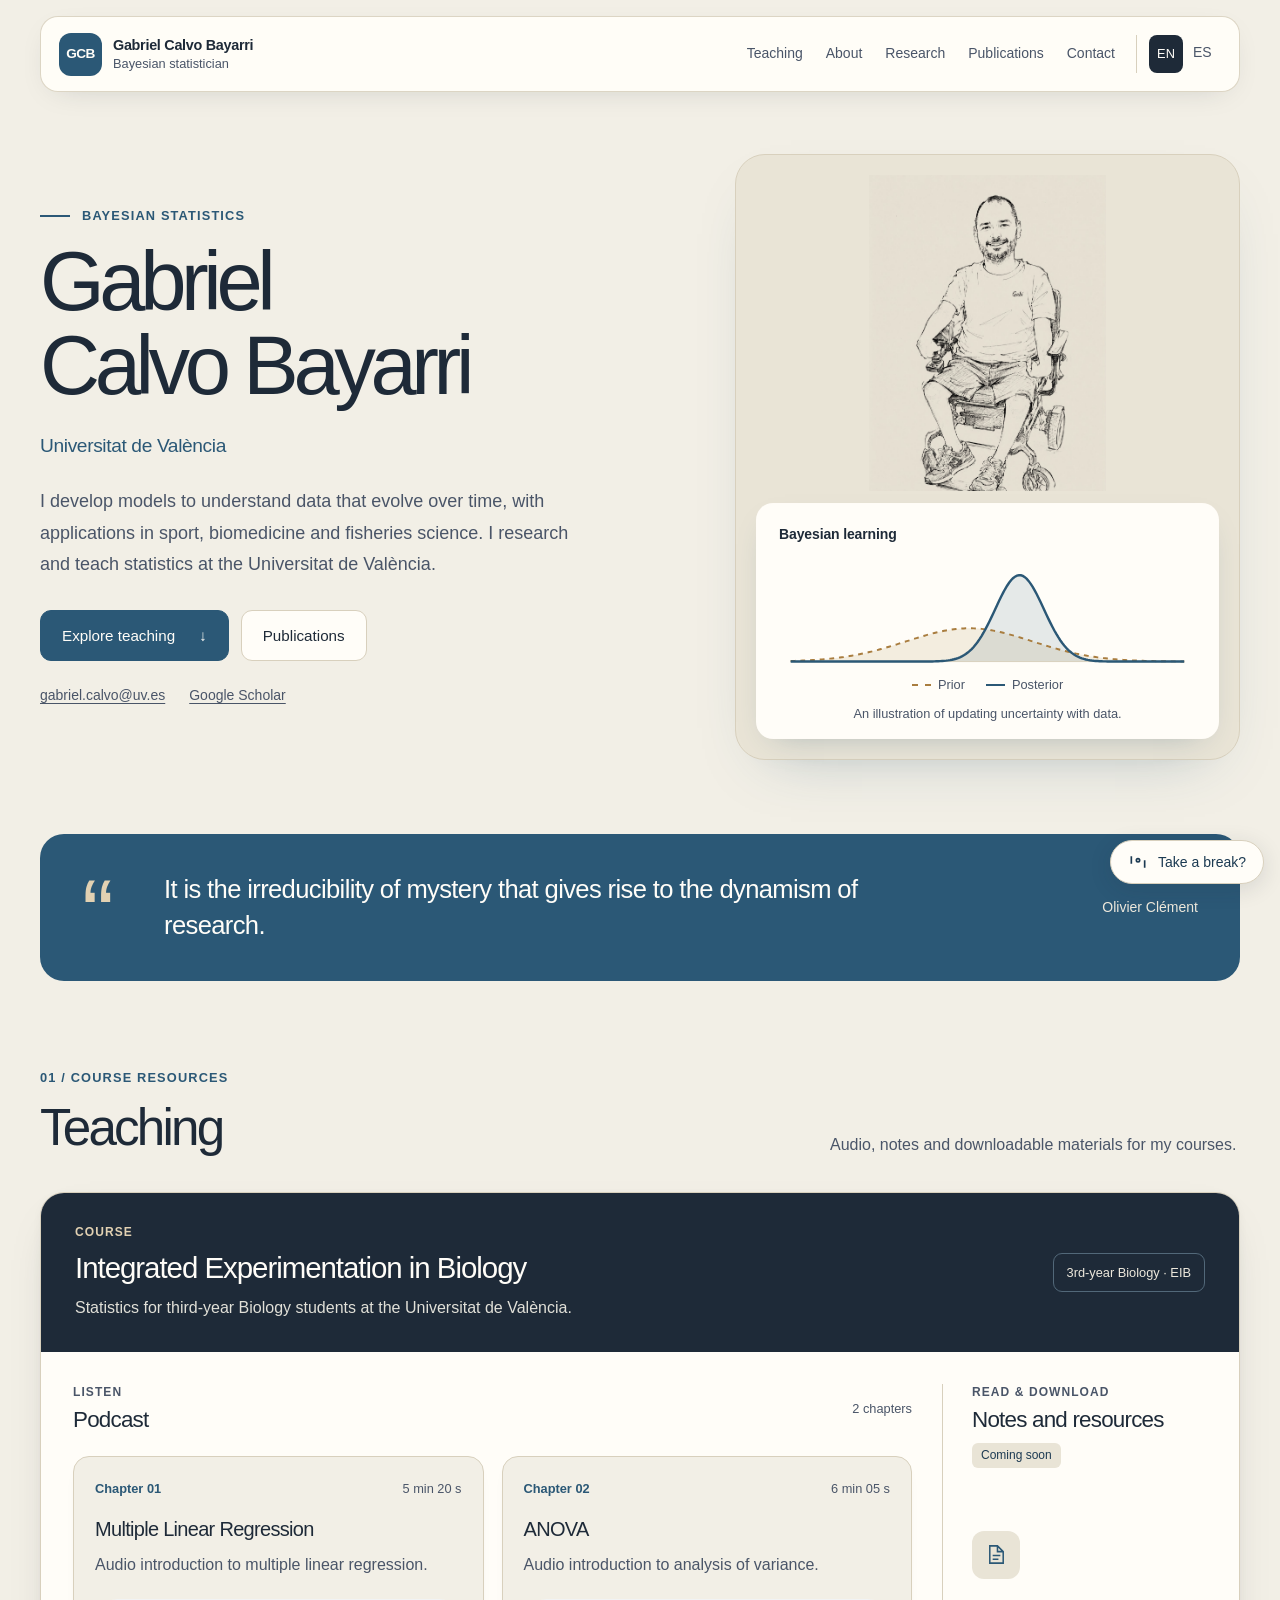
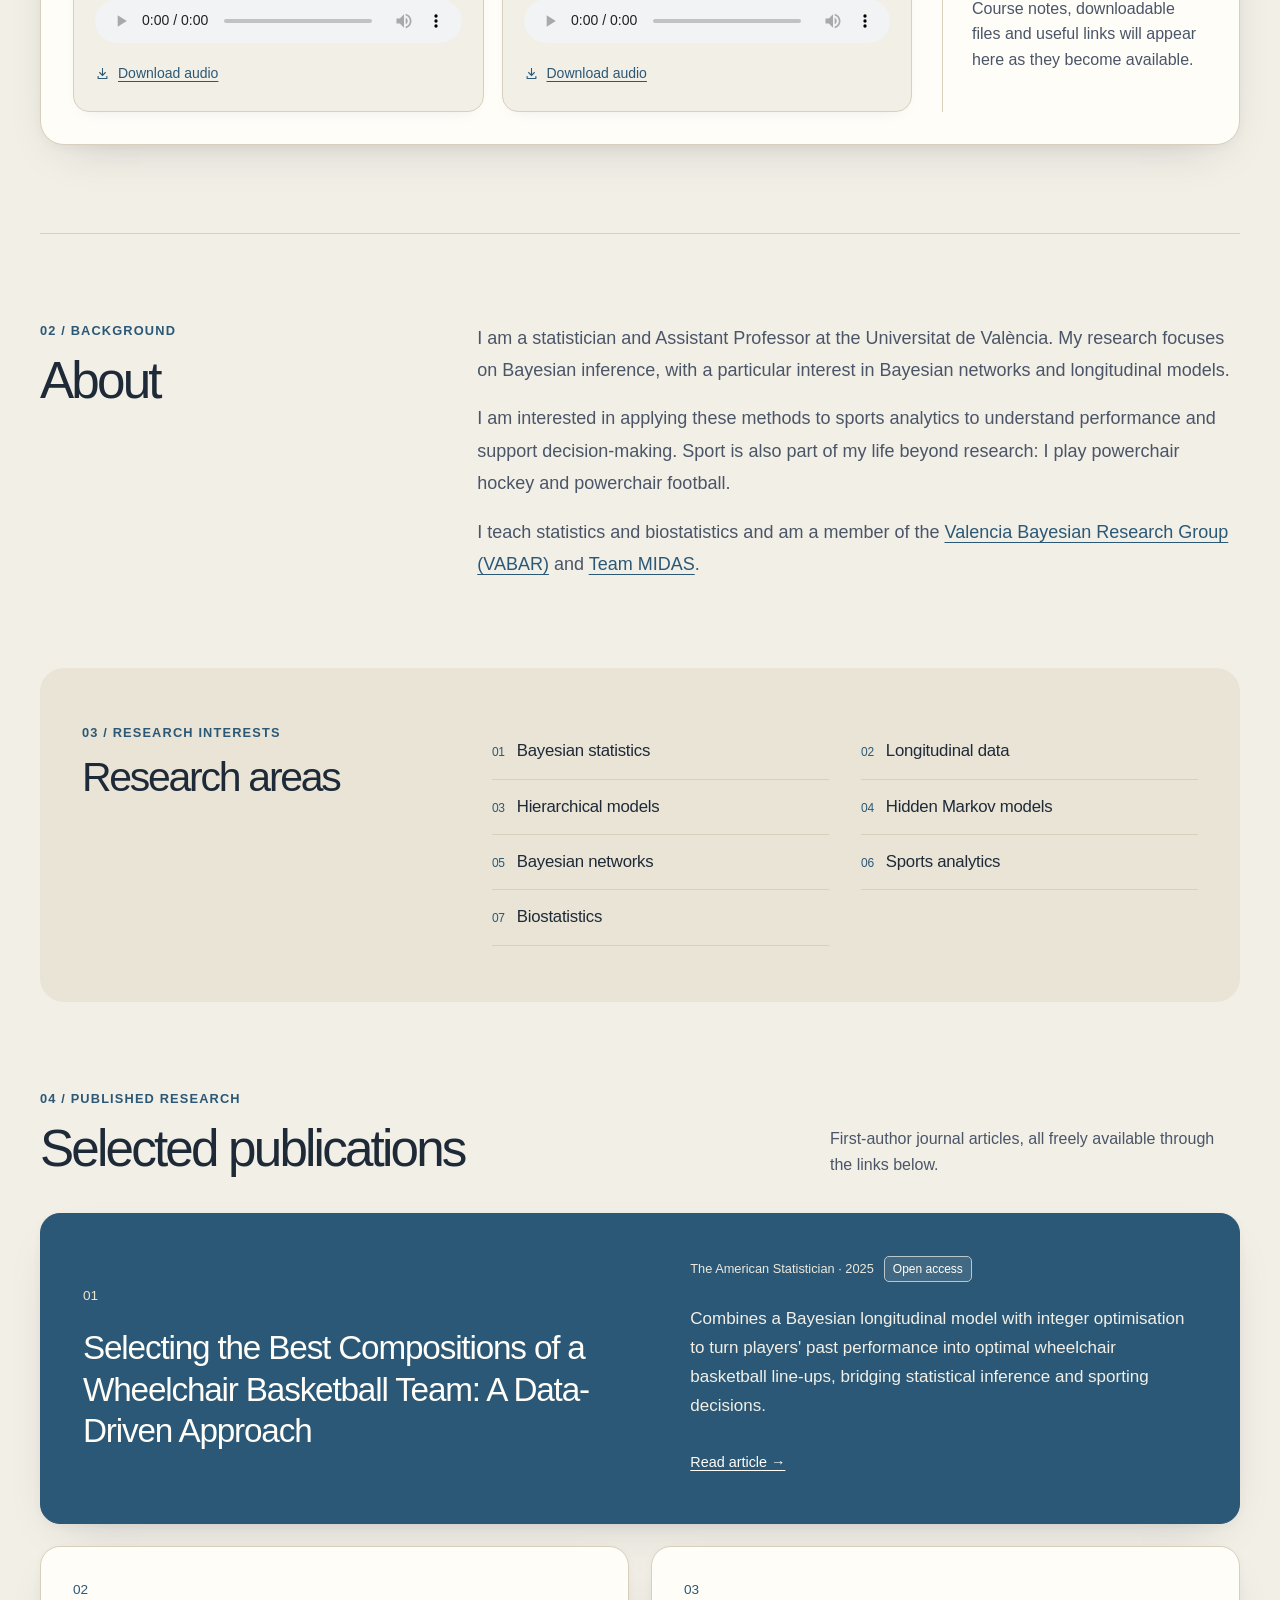
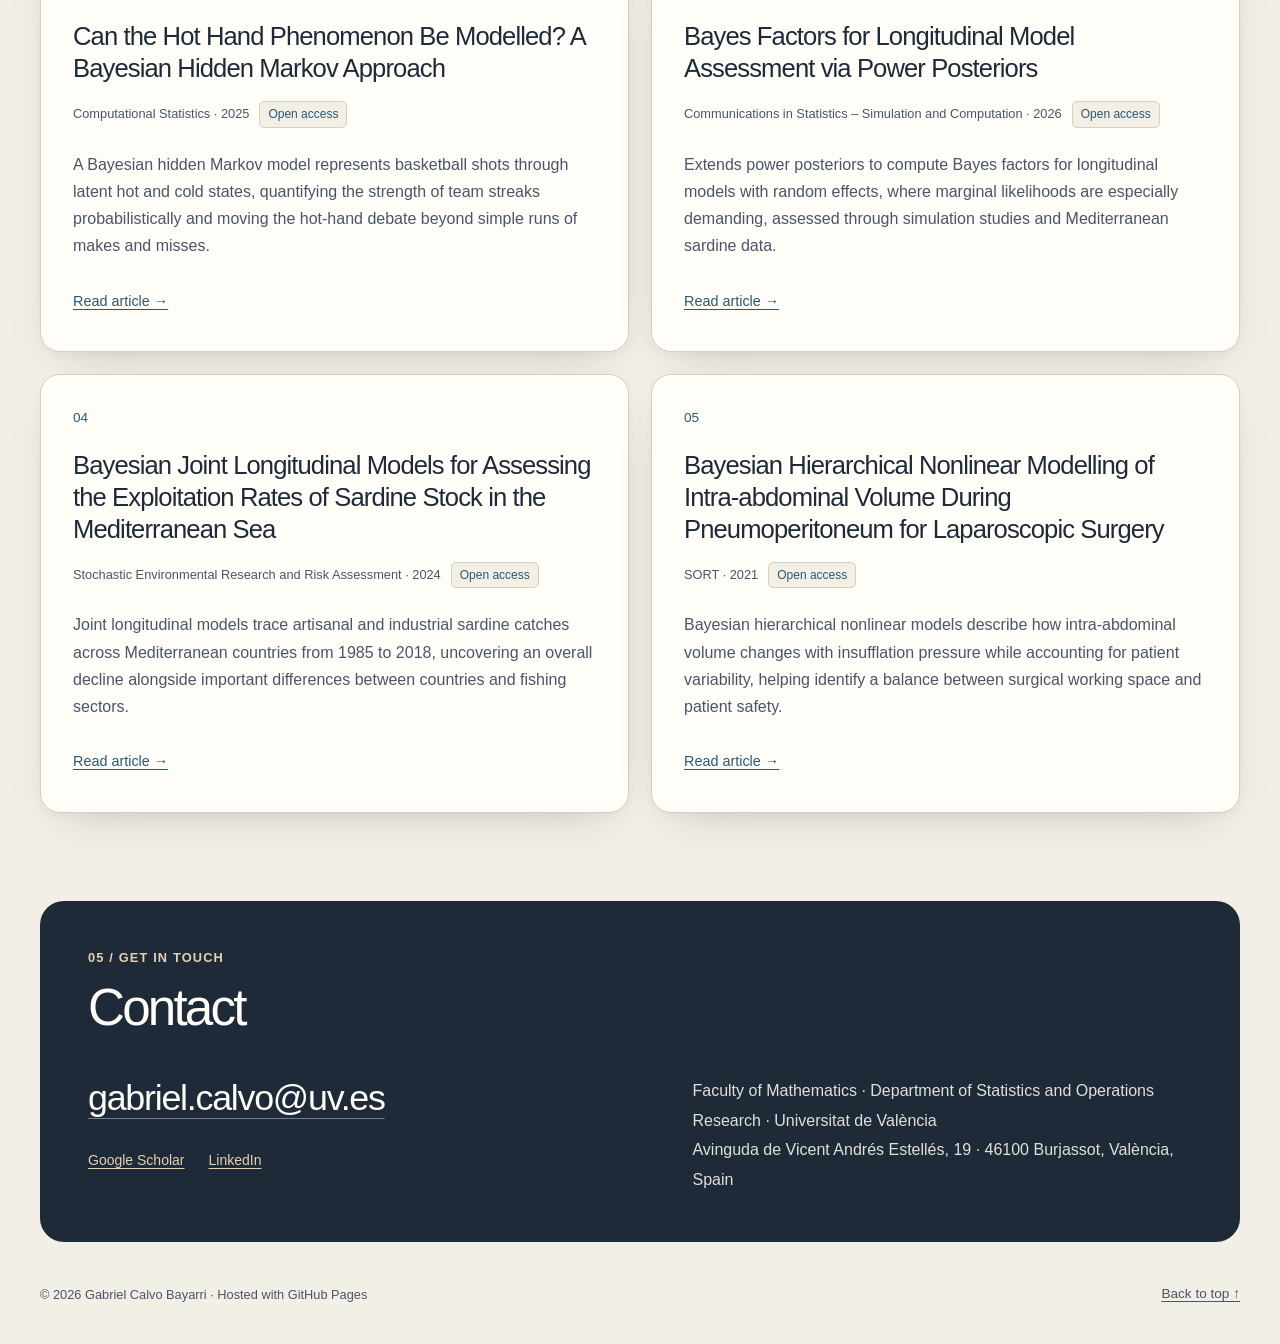
==== commit 65ee5c75: "Shorten bilingual biography and remove projects section" ====
--- a/index.html
+++ b/index.html
@@ -2,9 +2,28 @@
 <html lang="en">
 <head>
 <meta charset="UTF-8">
+<meta name="google-site-verification" content="R_-1goxI6KnAA8UKAMJeX9SjiZAaSFVaWB8MNSb2w28" />
 <meta name="viewport" content="width=device-width, initial-scale=1.0">
 <meta name="description" content="Gabriel Calvo Bayarri — statistician working on Bayesian hierarchical and longitudinal models at the Universitat de València; member of VABAR and Team MIDAS.">
 <title>Gabriel Calvo Bayarri | Statistics</title>
+<link rel="canonical" href="https://gcalvobayarri.github.io/">
+<meta property="og:type" content="website">
+<meta property="og:site_name" content="Gabriel Calvo Bayarri">
+<meta property="og:title" content="Gabriel Calvo Bayarri | Statistics">
+<meta property="og:description" content="Bayesian statistics, research and teaching at the Universitat de València.">
+<meta property="og:url" content="https://gcalvobayarri.github.io/">
+<meta property="og:locale" content="en_GB">
+<meta property="og:locale:alternate" content="es_ES">
+<meta property="og:image" content="https://gcalvobayarri.github.io/ilustracion_perfil.jpeg">
+<meta property="og:image:type" content="image/jpeg">
+<meta property="og:image:width" content="1086">
+<meta property="og:image:height" content="1448">
+<meta property="og:image:alt" content="Caricature of Gabriel Calvo Bayarri">
+<meta name="twitter:card" content="summary">
+<meta name="twitter:title" content="Gabriel Calvo Bayarri | Statistics">
+<meta name="twitter:description" content="Bayesian statistics, research and teaching at the Universitat de València.">
+<meta name="twitter:image" content="https://gcalvobayarri.github.io/ilustracion_perfil.jpeg">
+<meta name="twitter:image:alt" content="Caricature of Gabriel Calvo Bayarri">
 <link rel="alternate" hreflang="en" href="https://gcalvobayarri.github.io/">
 <link rel="alternate" hreflang="es" href="https://gcalvobayarri.github.io/es/">
 <link rel="alternate" hreflang="x-default" href="https://gcalvobayarri.github.io/">
@@ -12,7 +31,7 @@
 <link rel="stylesheet" href="/assets/site.css?v=20260910-warm">
 <script src="/assets/site.js?v=20260910" defer></script>
 <link rel="stylesheet" href="/assets/pong.css?v=1">
-<script type="module" src="/assets/pong.mjs?v=1"></script>
+<script type="module" src="/assets/pong.mjs?v=2"></script>
 </head>
 <body>
 <a class="skip-link" href="#main-content">Skip to content</a>
@@ -36,7 +55,6 @@
         <li><a href="#about">About</a></li>
         <li><a href="#research">Research</a></li>
         <li><a href="#publications">Publications</a></li>
-        <li><a href="#projects">Projects</a></li>
         <li><a href="#contact">Contact</a></li>
         <li class="language-switcher" aria-label="Language">
           <span aria-current="page">EN</span>
@@ -169,20 +187,14 @@
 
 <section id="about" class="about-section">
     <div><p class="section-kicker">02 / Background</p><h2>About</h2></div>
-    <div class="about-copy"><p>
-        My PhD thesis, <em>Bayesian hierarchical modelling for repeated
-        measures and longitudinal data</em>, was supervised by Carmen Armero
-        (Universitat de València) and Luigi Spezia (Biomathematics &amp;
-        Statistics Scotland), and combined stays in Luxembourg and Albacete. It
-        developed hierarchical and hidden Markov approaches for data that
-        unfolds over time — work that now spans wheelchair basketball
-        line-ups, NBA shot sequences, Mediterranean sardine stocks and
-        surgical monitoring. </p>
-      <p>I currently teach statistics and biostatistics at the Universitat
-        de València and am a member of the
+    <div class="about-copy">
+      <p>I am a statistician and Assistant Professor at the Universitat de València. My research focuses on Bayesian inference, with a particular interest in Bayesian networks and longitudinal models.</p>
+      <p>I am interested in applying these methods to sports analytics to understand performance and support decision-making. Sport is also part of my life beyond research: I play powerchair hockey and powerchair football.</p>
+      <p>I teach statistics and biostatistics and am a member of the
         <a href="https://vabar.github.io/members/" target="_blank" rel="noopener noreferrer">Valencia Bayesian Research Group (VABAR)</a>
         and <a href="https://math.uni.lu/midas/people/dp/?gabrielcalvo" target="_blank" rel="noopener noreferrer">Team MIDAS</a>.
-      </p></div>
+      </p>
+    </div>
   </section>
 
 <section id="research" class="research-section">
@@ -294,30 +306,8 @@
         </article></div>
   </section>
 
-<section id="projects" class="projects-section">
-      <div class="section-heading-block"><div><p class="section-kicker">05 / Methods and code</p><h2>Selected projects</h2></div></div>
-      <div class="projects">
-        <article class="card">
-          <h3><a href="https://github.com/gcalvobayarri/hot_hand_model">Hot hand model</a></h3>
-          <p>R code for modelling hot-hand behaviour in basketball.</p>
-        </article>
-        <article class="card">
-          <h3><a href="https://github.com/gcalvobayarri/Longitudinal_BNs">Longitudinal Bayesian networks</a></h3>
-          <p>Methods and code for Bayesian networks with longitudinal data.</p>
-        </article>
-        <article class="card">
-          <h3><a href="https://github.com/gcalvobayarri/European_sardine_analysis">European sardine analysis</a></h3>
-          <p>Statistical analysis of longitudinal fisheries data.</p>
-        </article>
-        <article class="card">
-          <h3><a href="https://github.com/gcalvobayarri/Wheelchair_basketball_lineups">Wheelchair basketball line-ups</a></h3>
-          <p>Statistical methods applied to wheelchair basketball line-ups.</p>
-        </article>
-      </div>
-    </section>
-
 <section id="contact" class="contact-section">
-    <p class="section-kicker">06 / Get in touch</p><h2>Contact</h2>
+    <p class="section-kicker">05 / Get in touch</p><h2>Contact</h2>
     <div class="contact-layout">
       <div><a class="contact-email" href="mailto:gabriel.calvo@uv.es">gabriel.calvo@uv.es</a><div class="contact-links">
         <a href="https://scholar.google.com/citations?user=3RSI4sgAAAAJ&hl=en" target="_blank" rel="noopener noreferrer">Google Scholar</a>
@@ -335,5 +325,8 @@
     <a href="#top">Back to top ↑</a>
   </div>
 </footer>
+<!-- Cloudflare Web Analytics -->
+<script type='module' src='https://static.cloudflareinsights.com/beacon.min.js' data-cf-beacon='{"token": "9bba960dc3624a2086b7335573e051ea"}'></script>
+<!-- End Cloudflare Web Analytics -->
 </body>
 </html>
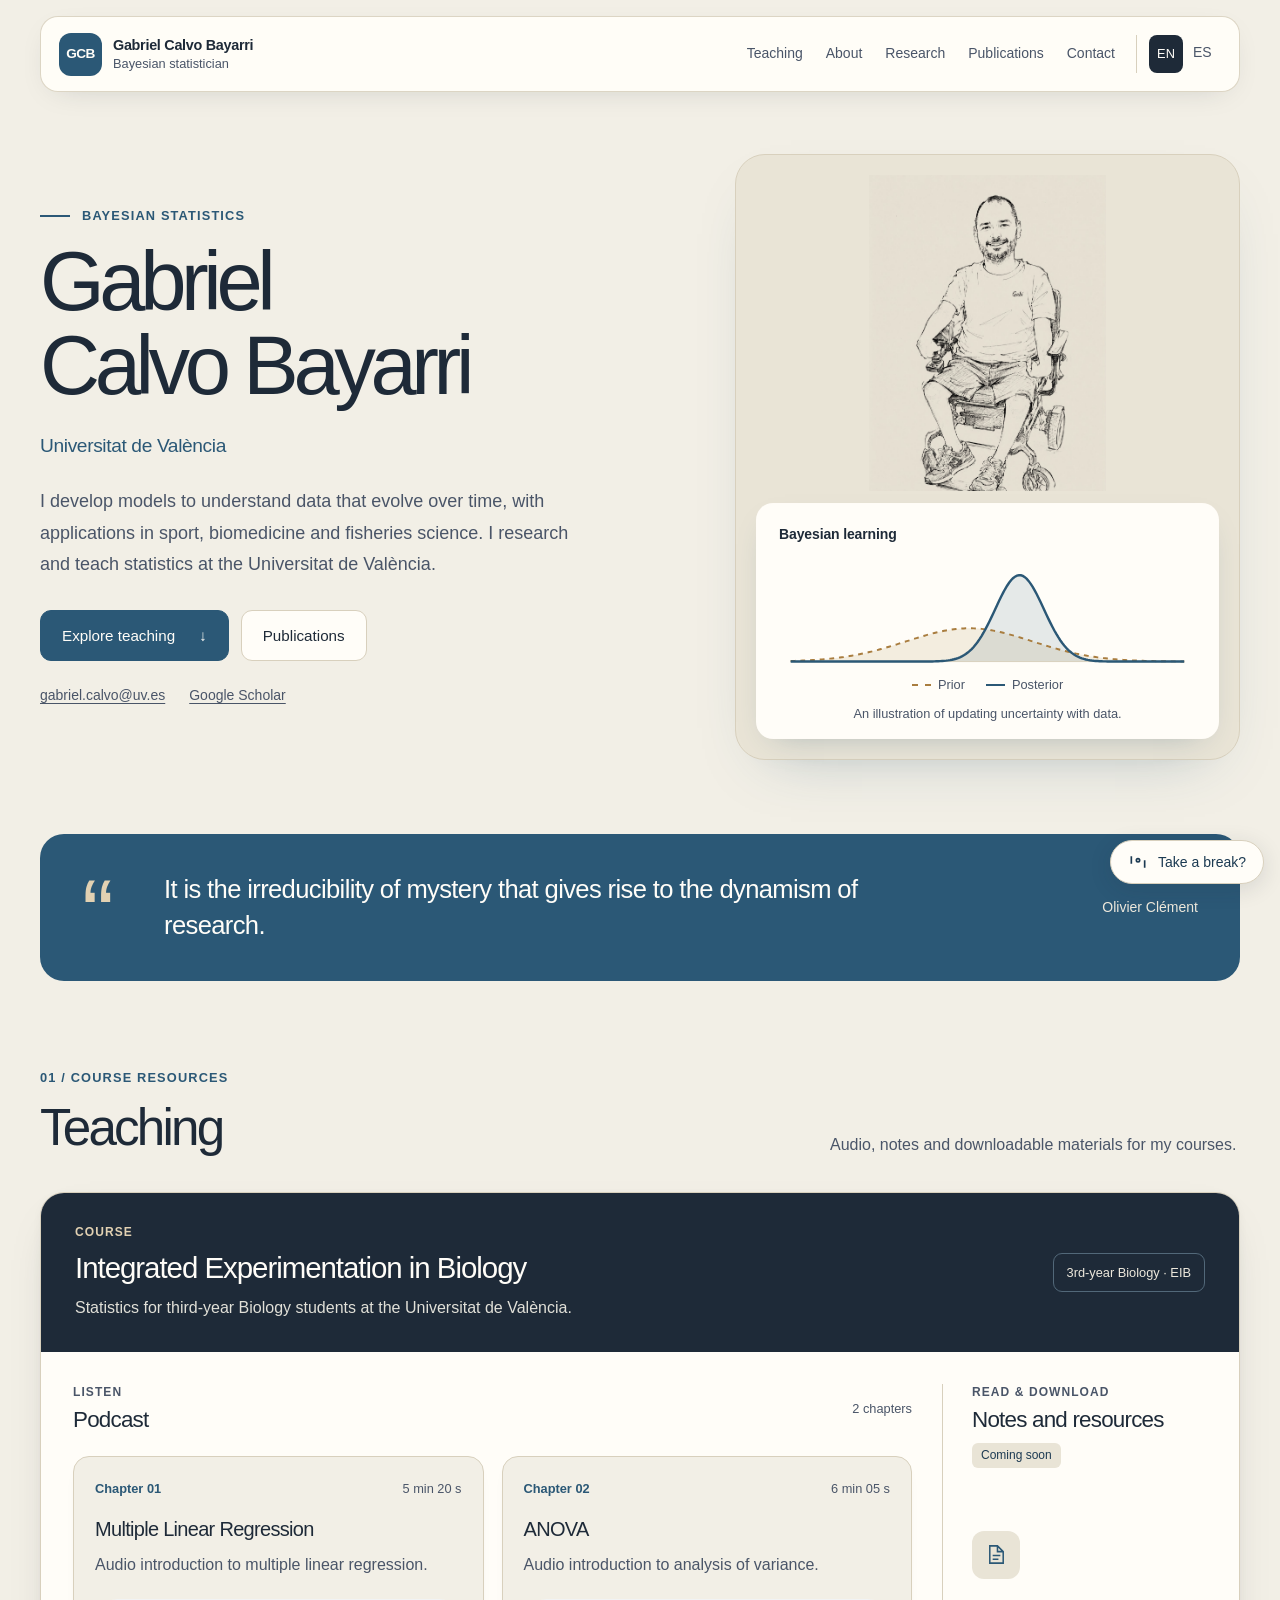
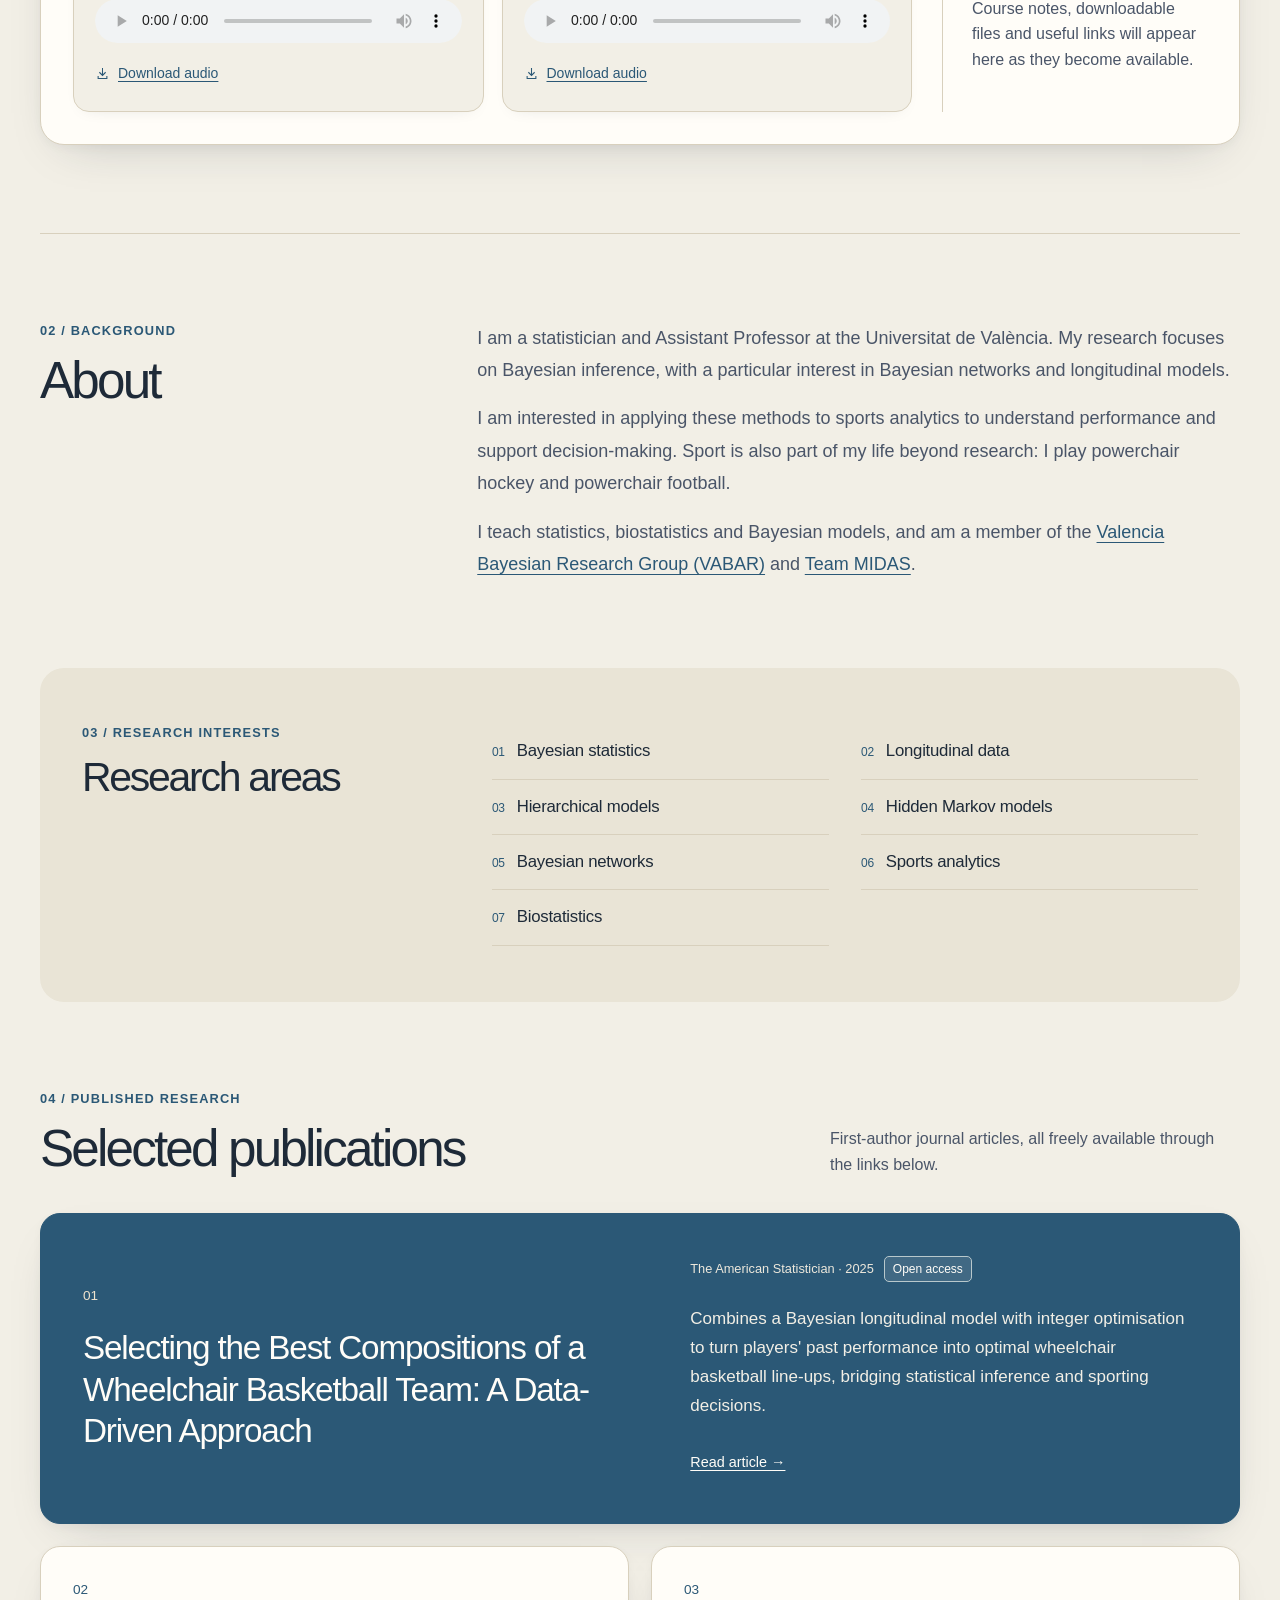
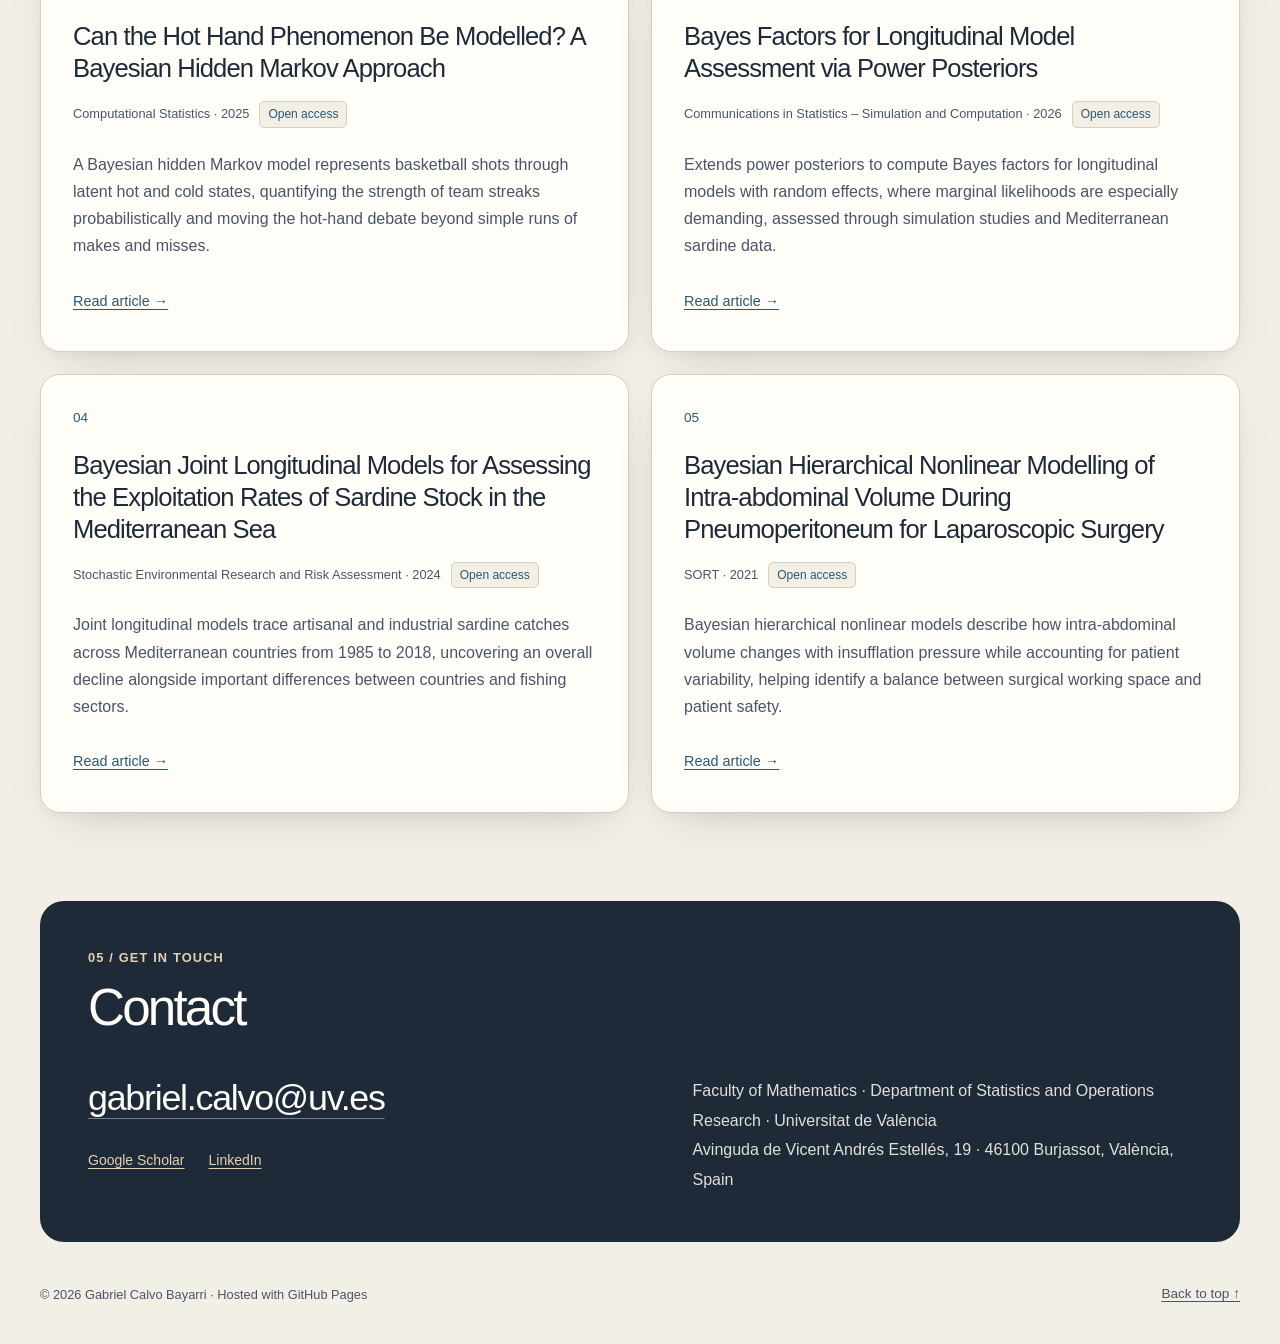
==== commit 01b978d5: "Mention teaching Bayesian models in both language biographies" ====
--- a/index.html
+++ b/index.html
@@ -190,7 +190,7 @@
     <div class="about-copy">
       <p>I am a statistician and Assistant Professor at the Universitat de València. My research focuses on Bayesian inference, with a particular interest in Bayesian networks and longitudinal models.</p>
       <p>I am interested in applying these methods to sports analytics to understand performance and support decision-making. Sport is also part of my life beyond research: I play powerchair hockey and powerchair football.</p>
-      <p>I teach statistics and biostatistics and am a member of the
+      <p>I teach statistics, biostatistics and Bayesian models, and am a member of the
         <a href="https://vabar.github.io/members/" target="_blank" rel="noopener noreferrer">Valencia Bayesian Research Group (VABAR)</a>
         and <a href="https://math.uni.lu/midas/people/dp/?gabrielcalvo" target="_blank" rel="noopener noreferrer">Team MIDAS</a>.
       </p>
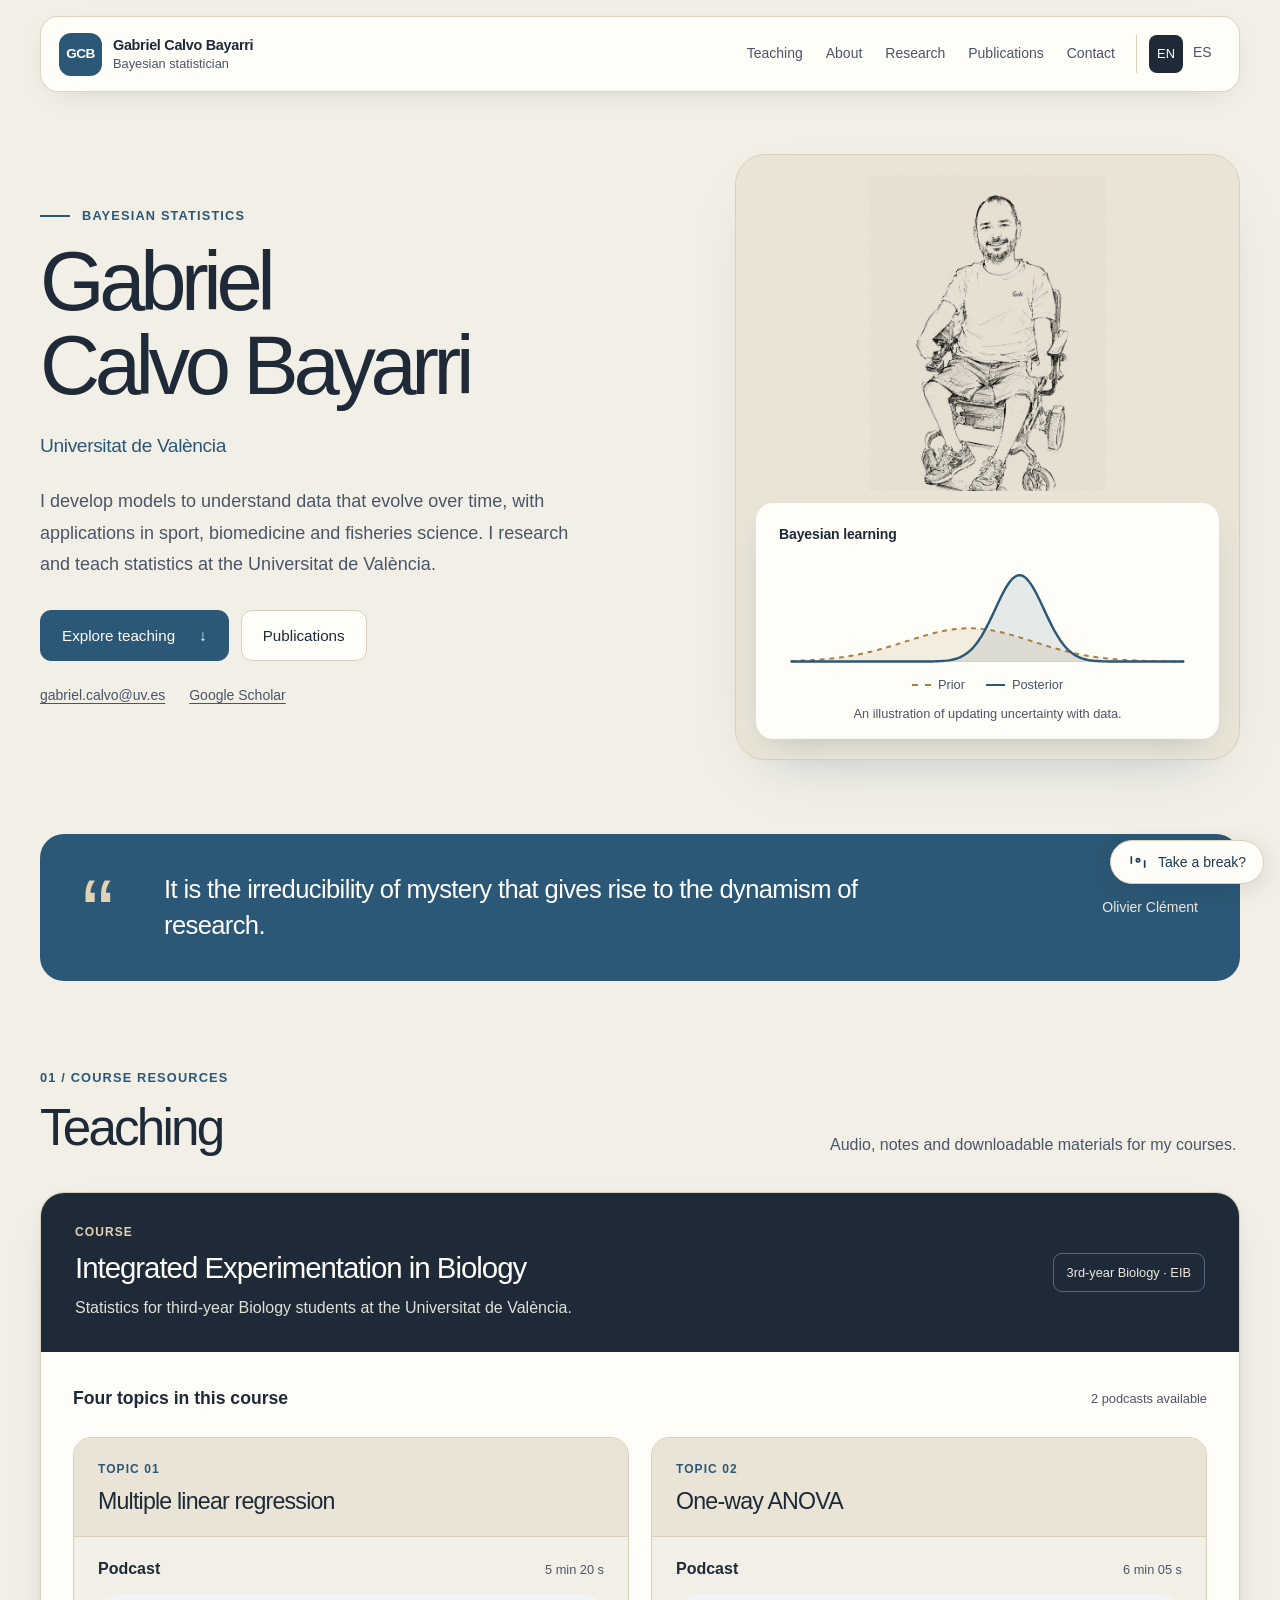
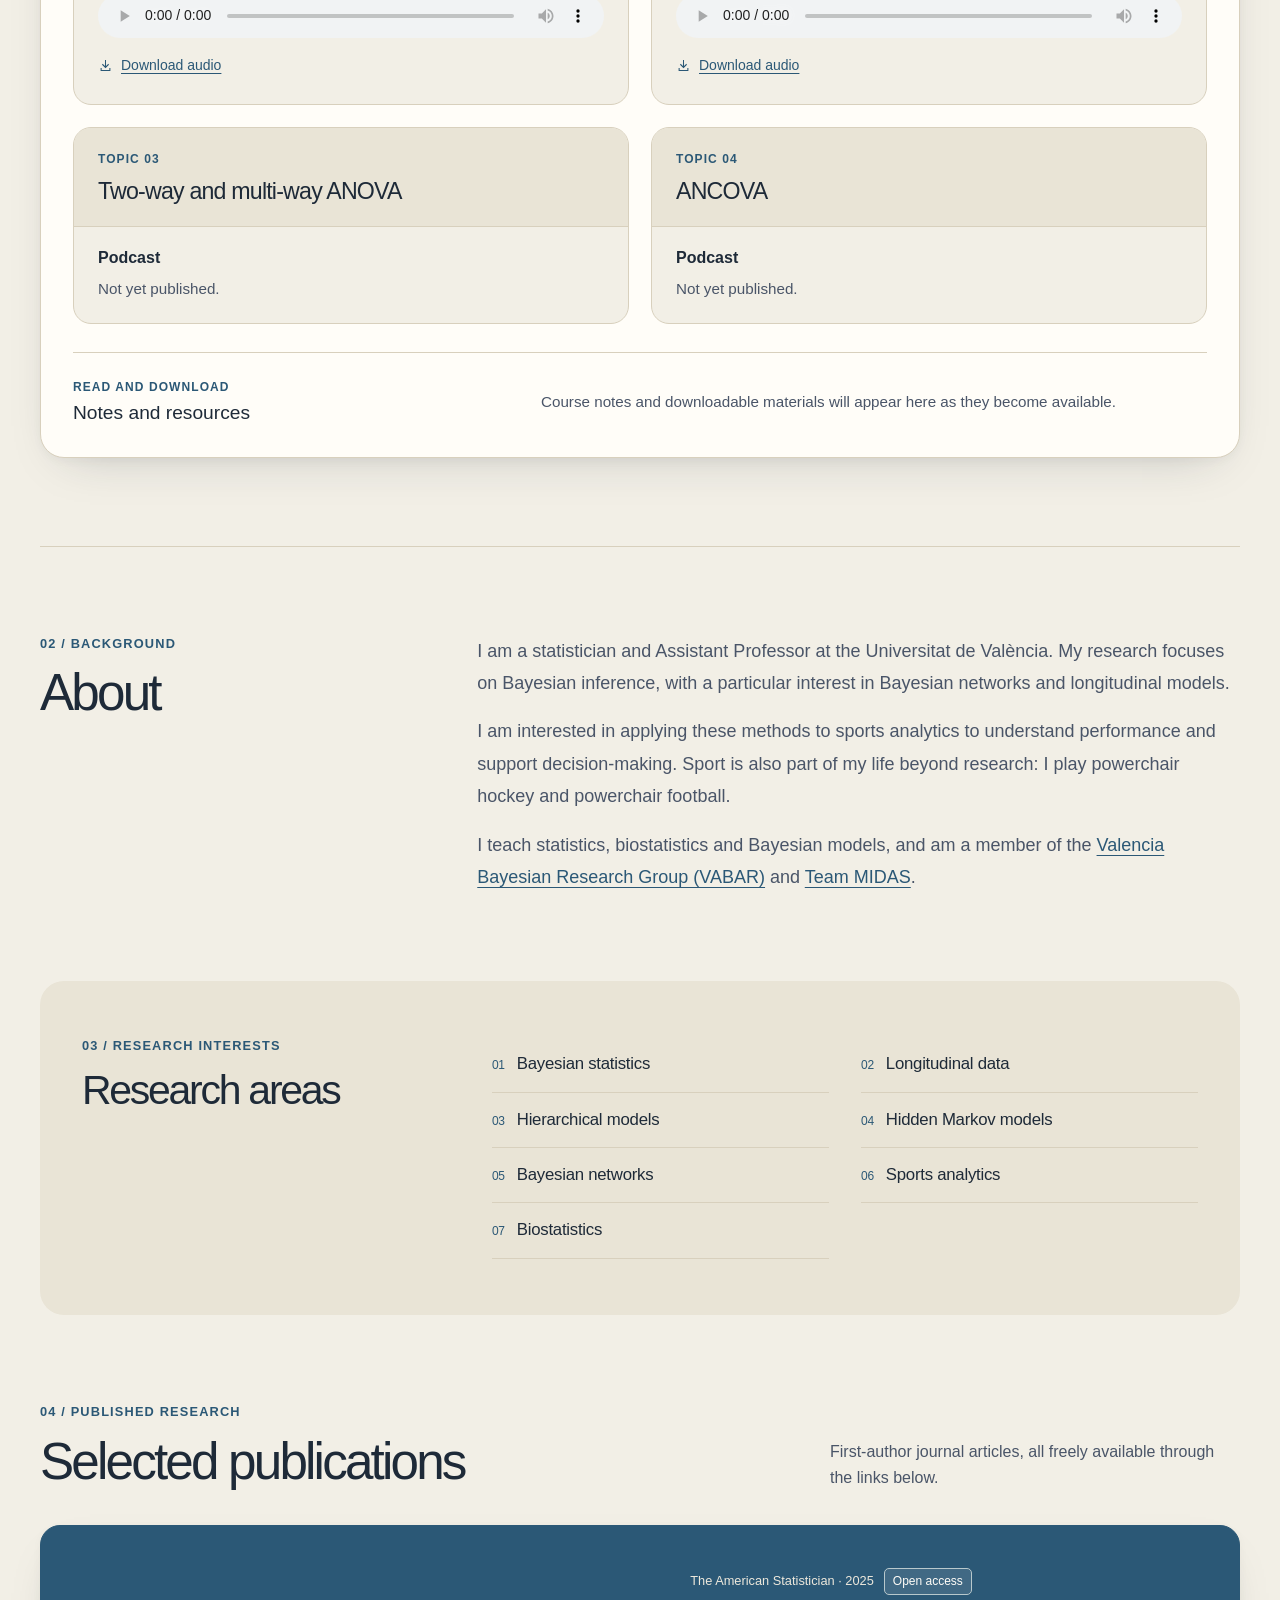
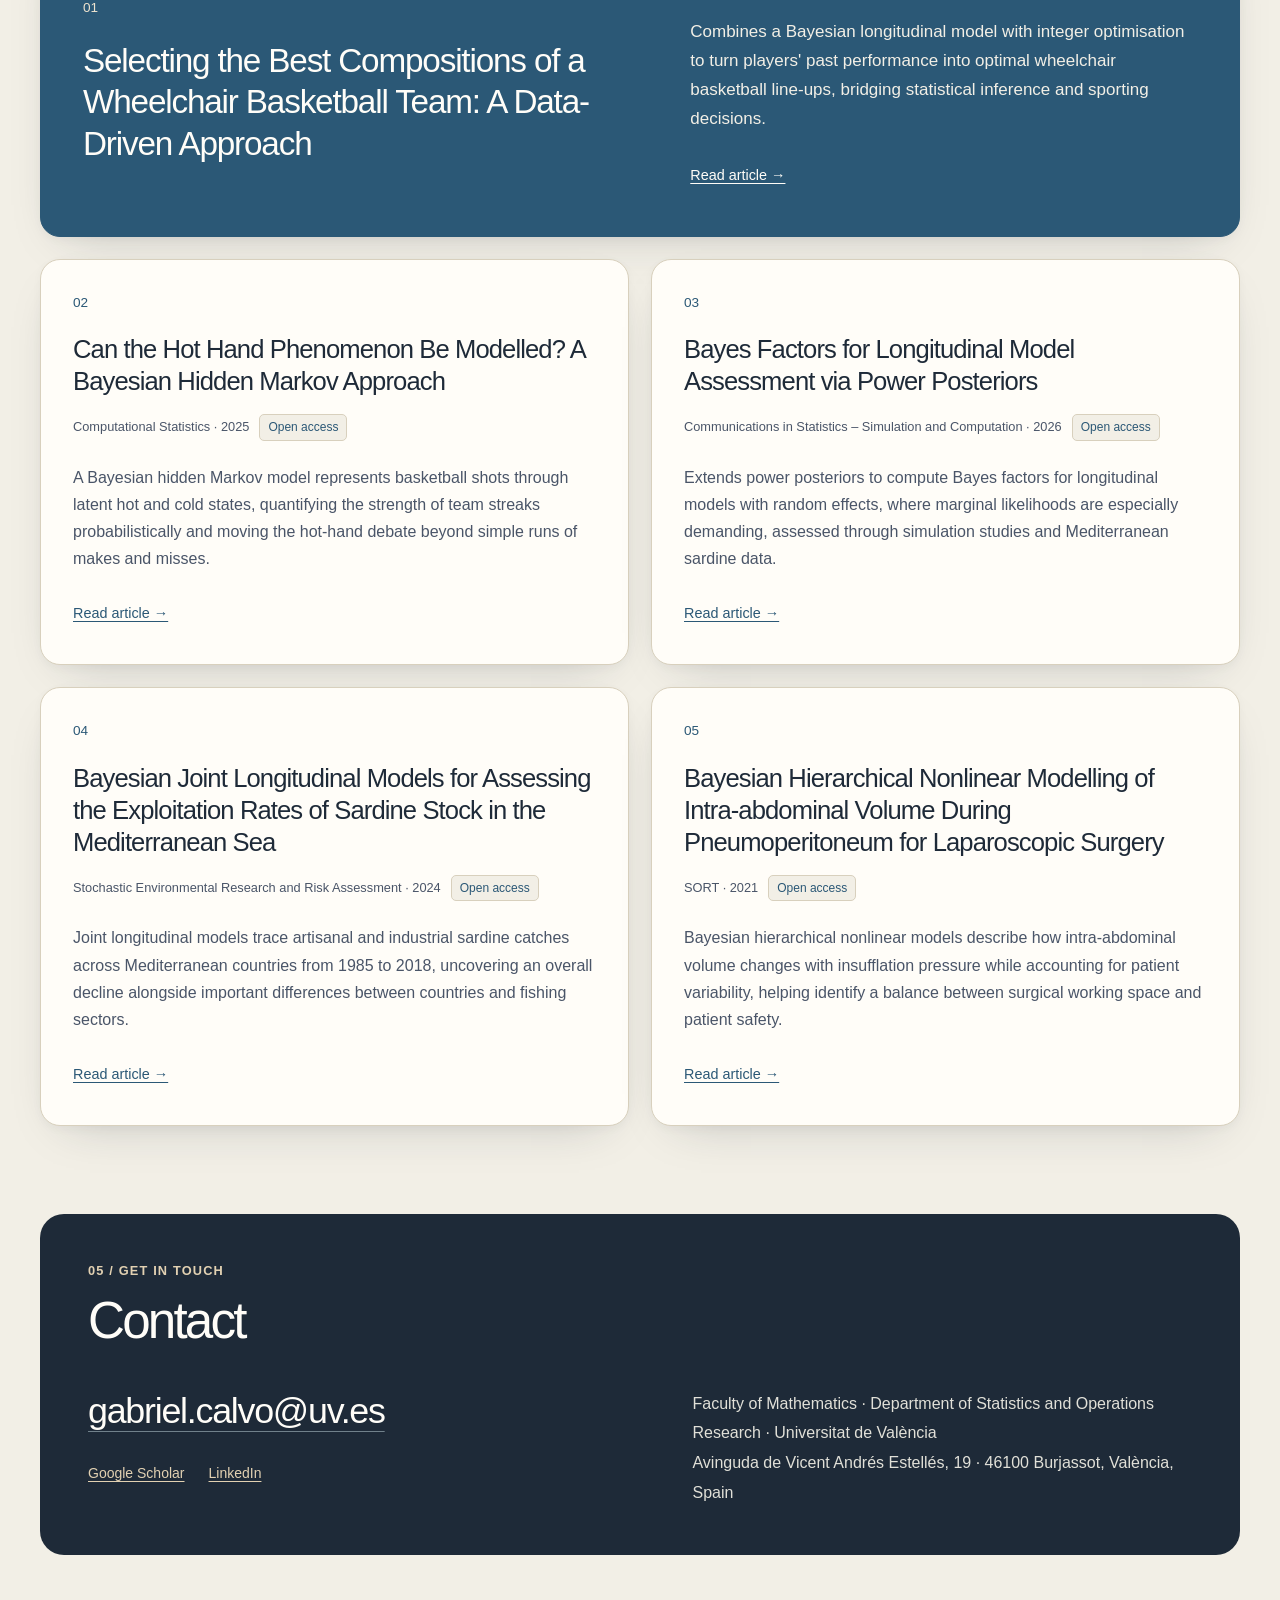
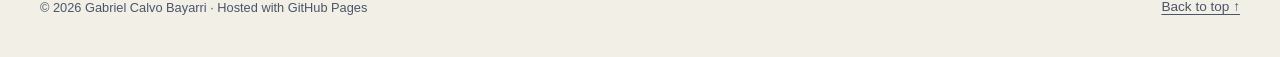
==== commit d44bd255: "Organize EIB teaching resources into four consistent topics" ====
--- a/index.html
+++ b/index.html
@@ -28,7 +28,7 @@
 <link rel="alternate" hreflang="es" href="https://gcalvobayarri.github.io/es/">
 <link rel="alternate" hreflang="x-default" href="https://gcalvobayarri.github.io/">
 <meta name="theme-color" content="#2b5876">
-<link rel="stylesheet" href="/assets/site.css?v=20260910-warm">
+<link rel="stylesheet" href="/assets/site.css?v=20261103-topics">
 <script src="/assets/site.js?v=20260910" defer></script>
 <link rel="stylesheet" href="/assets/pong.css?v=1">
 <script type="module" src="/assets/pong.mjs?v=2"></script>
@@ -123,65 +123,14 @@
           <span class="course-badge">3rd-year Biology · EIB</span>
         </div>
 
-        <div class="teaching-layout">
-          <div class="teaching-panel" role="region" aria-labelledby="podcast-title-en">
-            <div class="panel-heading">
-              <div>
-                <p class="eyebrow">Listen</p>
-                <h4 id="podcast-title-en">Podcast</h4>
-              </div>
-              <span class="panel-count">2 chapters</span>
-            </div>
-
-            <div class="episode-list">
-              <article class="episode-card">
-                <div class="episode-top">
-                  <span class="episode-number">Chapter 01</span>
-                  <span class="episode-duration">5 min 20 s</span>
-                </div>
-                <h5>Multiple Linear Regression</h5>
-                <p>Audio introduction to multiple linear regression.</p>
-                <audio controls preload="metadata" aria-label="Podcast: Chapter 1, Multiple Linear Regression">
-                  <source src="/audio/capitulo_modelo_lineal_en.m4a" type="audio/mp4">
-                  Your browser does not support audio playback.
-                </audio>
-                <div class="episode-footer">
-                  <a class="audio-download" href="/audio/capitulo_modelo_lineal_en.m4a" download><svg viewBox="0 0 24 24" fill="none" stroke="currentColor" stroke-width="1.7" aria-hidden="true"><path d="M12 3v12m-5-5 5 5 5-5M5 16v4h14v-4"/></svg>Download audio</a>
-                </div>
-              </article>
-
-              <article class="episode-card">
-                <div class="episode-top">
-                  <span class="episode-number">Chapter 02</span>
-                  <span class="episode-duration">6 min 05 s</span>
-                </div>
-                <h5>ANOVA</h5>
-                <p>Audio introduction to analysis of variance.</p>
-                <audio controls preload="metadata" aria-label="Podcast: Chapter 2, ANOVA">
-                  <source src="/audio/capitulo2_anova_en.m4a" type="audio/mp4">
-                  Your browser does not support audio playback.
-                </audio>
-                <div class="episode-footer">
-                  <a class="audio-download" href="/audio/capitulo2_anova_en.m4a" download><svg viewBox="0 0 24 24" fill="none" stroke="currentColor" stroke-width="1.7" aria-hidden="true"><path d="M12 3v12m-5-5 5 5 5-5M5 16v4h14v-4"/></svg>Download audio</a>
-                </div>
-              </article>
-            </div>
-          </div>
-
-          <div class="teaching-panel materials-panel" role="region" aria-labelledby="materials-title-en">
-            <div class="panel-heading">
-              <div>
-                <p class="eyebrow">Read &amp; download</p>
-                <h4 id="materials-title-en">Notes and resources</h4>
-              </div>
-              <span class="panel-count">Coming soon</span>
-            </div>
-            <div class="materials-empty">
-      <span class="materials-symbol" aria-hidden="true"><svg viewBox="0 0 24 24" fill="none" stroke="currentColor" stroke-width="1.6" aria-hidden="true"><path d="M13 3H5v18h14V9l-6-6Zm0 0v6h6M8 13h8M8 17h6"/></svg></span>
-      <p>Course notes, downloadable files and useful links will appear here as they become available.</p>
-    </div>
-          </div>
-        </div>
+        <div class="course-topics">
+ <div class="topics-intro"><p>Four topics in this course</p><span class="panel-count">2 podcasts available</span></div>
+ <div class="topics-grid"><section class="topic-card" aria-labelledby="topic-1-en" id="tema-1"><header class="topic-heading"><p class="eyebrow">Topic 01</p><h4 id="topic-1-en">Multiple linear regression</h4></header><div class="topic-resources"><div class="topic-resource"><div class="episode-top"><h5>Podcast</h5><span class="episode-duration">5 min 20 s</span></div><audio controls preload="metadata" aria-label="Podcast: topic 1, Multiple linear regression"><source src="/audio/capitulo_modelo_lineal_en.m4a" type="audio/mp4">Your browser does not support audio playback.</audio><a class="audio-download" href="/audio/capitulo_modelo_lineal_en.m4a" download><svg viewBox="0 0 24 24" fill="none" stroke="currentColor" stroke-width="1.7" aria-hidden="true"><path d="M12 3v12m-5-5 5 5 5-5M5 16v4h14v-4"/></svg>Download audio</a></div></div></section>
+<section class="topic-card" aria-labelledby="topic-2-en" id="tema-2"><header class="topic-heading"><p class="eyebrow">Topic 02</p><h4 id="topic-2-en">One-way ANOVA</h4></header><div class="topic-resources"><div class="topic-resource"><div class="episode-top"><h5>Podcast</h5><span class="episode-duration">6 min 05 s</span></div><audio controls preload="metadata" aria-label="Podcast: topic 2, One-way ANOVA"><source src="/audio/capitulo2_anova_en.m4a" type="audio/mp4">Your browser does not support audio playback.</audio><a class="audio-download" href="/audio/capitulo2_anova_en.m4a" download><svg viewBox="0 0 24 24" fill="none" stroke="currentColor" stroke-width="1.7" aria-hidden="true"><path d="M12 3v12m-5-5 5 5 5-5M5 16v4h14v-4"/></svg>Download audio</a></div></div></section>
+<section class="topic-card" aria-labelledby="topic-3-en" id="tema-3"><header class="topic-heading"><p class="eyebrow">Topic 03</p><h4 id="topic-3-en">Two-way and multi-way ANOVA</h4></header><div class="topic-resources"><div class="topic-resource topic-pending"><h5>Podcast</h5><p>Not yet published.</p></div></div></section>
+<section class="topic-card" aria-labelledby="topic-4-en" id="tema-4"><header class="topic-heading"><p class="eyebrow">Topic 04</p><h4 id="topic-4-en">ANCOVA</h4></header><div class="topic-resources"><div class="topic-resource topic-pending"><h5>Podcast</h5><p>Not yet published.</p></div></div></section></div>
+ <aside class="course-materials"><div><p class="eyebrow">Read and download</p><h4>Notes and resources</h4></div><p>Course notes and downloadable materials will appear here as they become available.</p></aside>
+ </div>
       </article>
     </section>
 
--- a/assets/site.css
+++ b/assets/site.css
@@ -294,3 +294,29 @@
   html { scroll-behavior: auto; }
   *, *::before, *::after { animation: none !important; transition: none !important; }
 }
+
+/* Course resources grouped by topic in the same order in both languages. */
+.course-topics{padding:32px}
+.topics-intro{display:flex;align-items:center;justify-content:space-between;gap:16px;margin-bottom:24px}
+.topics-intro>p{margin:0;font-size:1.1rem;font-weight:600;color:var(--ink)}
+.topics-grid{display:grid;grid-template-columns:repeat(2,minmax(0,1fr));gap:22px}
+.topic-card{min-width:0;overflow:hidden;border:1px solid var(--line);border-radius:18px;background:var(--paper)}
+.topic-heading{padding:23px 24px 20px;border-bottom:1px solid var(--line);background:var(--blue-light)}
+.topic-heading .eyebrow{margin:0 0 9px;font-size:.75rem}
+.topic-heading h4{margin:0;font-size:1.45rem;line-height:1.25;letter-spacing:-.035em}
+.topic-resources{padding:0 24px}
+.topic-resource{padding:22px 0}
+.topic-resource+.topic-resource{border-top:1px solid var(--line)}
+.topic-resource h5{margin:0;font-size:1rem;font-weight:600}
+.topic-resource .episode-top{margin-bottom:14px}
+.topic-resource p{margin:10px 0 16px;color:var(--muted);font-size:.95rem;line-height:1.55}
+.topic-resource audio{display:block;width:100%;min-width:0;height:44px}
+.topic-resource .audio-download{margin-top:12px}
+.topic-pending p{margin-bottom:0}
+.topic-quiz .publication-link{display:inline-flex;min-height:36px;align-items:center}
+.course-materials{display:grid;grid-template-columns:1fr 1.5fr;gap:24px;align-items:center;margin-top:28px;padding-top:26px;border-top:1px solid var(--line)}
+.course-materials .eyebrow{margin:0 0 7px;font-size:.75rem}
+.course-materials h4{margin:0;font-size:1.2rem}
+.course-materials>p{margin:0;color:var(--muted);font-size:.95rem}
+@media(max-width:800px){.course-topics{padding:24px}.topics-grid{grid-template-columns:1fr}.topics-intro{align-items:flex-start;flex-direction:column;gap:8px}.topics-intro .panel-count{white-space:normal}.course-materials{grid-template-columns:1fr;gap:14px}}
+@media(max-width:560px){.course-topics{padding:22px 18px}.topic-heading{padding:20px}.topic-heading h4{font-size:1.35rem}.topic-resources{padding:0 20px}.topic-resource .episode-top{gap:10px}}
